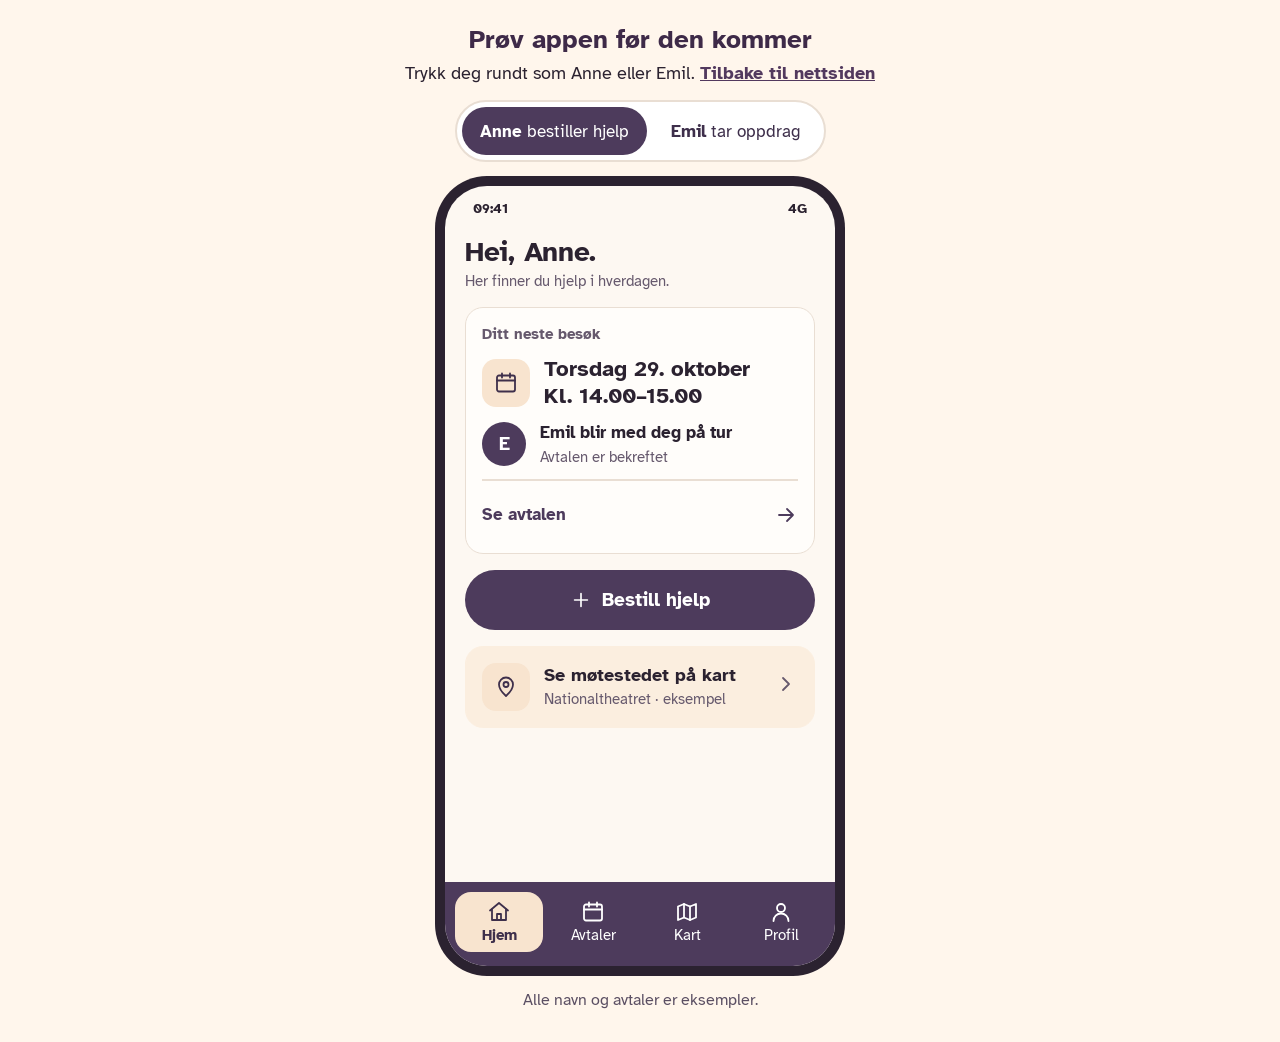
==== prototype/index.html @ 872de17c "Ny, roligere design og «Prøv appen» med klikkbar modell - Nytt designsystem i stil.css med merkevare" ====
<!doctype html>
<html lang="nb">
<head>
<meta charset="utf-8">
<meta name="viewport" content="width=device-width, initial-scale=1">
<title>Klikkbar modell av Hverdagshelten-appen</title>
<meta name="description" content="Prøv Hverdagshelten-appen før den kommer. Trykk deg rundt som Anne, som bestiller hjelp, eller som Emil, som tar oppdrag. Alle navn og avtaler er eksempler.">
<meta name="robots" content="noindex, follow">
<link rel="canonical" href="https://hverdagsheltenub.github.io/hverdagshelten-nettside/prototype/">
<meta name="theme-color" content="#FFF6EC">
<link rel="icon" href="../favicon.png" type="image/png">
<link rel="preconnect" href="https://fonts.googleapis.com">
<link rel="preconnect" href="https://fonts.gstatic.com" crossorigin>
<link href="https://fonts.googleapis.com/css2?family=Atkinson+Hyperlegible:wght@400;700&display=swap" rel="stylesheet">
<script>
  // Vist inne i nettsiden (prototype/?innebygd=1): gjennomsiktig bakgrunn og ingen ekstra lenker.
  if (new URLSearchParams(location.search).has('innebygd')) document.documentElement.classList.add('innebygd');
</script>
<style>
  /* Fargene fra appen */
  :root {
    --krem: #FDF8F2; --fersken: #F8E4CF; --fersken-lys: #FBEEDF;
    --lilla: #4D3B5C; --lilla-mork: #3E2F4B; --lilla-lys: #E7E0EE;
    --tekst: #2B2230; --dempet: #66596D; --linje: #E9DED3; --kort: #FFFDFA;
    --gronn: #2F7A55; --gronn-lys: #E3F1E8; --stjerne: #B9821F;
    --s: 1; /* tekstskala, 1.15 med «Større tekst» */
    --easing: cubic-bezier(.22, .8, .3, 1);
    font-family: "Atkinson Hyperlegible", Verdana, system-ui, sans-serif;
  }
  *, *::before, *::after { box-sizing: border-box; }
  html, body { margin: 0; }
  body { background: #FFF6EC; color: var(--tekst); -webkit-font-smoothing: antialiased; }
  html.innebygd body { background: transparent; }
  button { font: inherit; color: inherit; }
  :focus-visible { outline: 3px solid var(--tekst); outline-offset: 2px; border-radius: 8px; }
  .sr { position: absolute; width: 1px; height: 1px; overflow: hidden; clip: rect(0 0 0 0); white-space: nowrap; }

  .side { display: flex; flex-direction: column; align-items: center; gap: 14px; padding: 24px 16px 32px; }
  html.innebygd .side { padding: 4px 0 8px; }
  .forklaring { text-align: center; max-width: 30rem; }
  .forklaring h1 { font-size: 1.6rem; margin: 0 0 .3rem; color: #3E2A48; }
  .forklaring p { margin: 0; font-size: 1.1rem; line-height: 1.5; }
  .forklaring a { color: #52395E; font-weight: 700; }
  /* Innebygd: nettsiden har allerede overskrift og lenker, så vi beholder bare overskriften for skjermlesere */
  html.innebygd .forklaring p, html.innebygd .merknad { display: none; }
  html.innebygd .forklaring h1 { position: absolute; width: 1px; height: 1px; overflow: hidden; clip: rect(0 0 0 0); white-space: nowrap; }
  .merknad { font-size: 1rem; color: #5B4F63; margin: 0; }

  /* Bytt mellom Anne og Emil */
  .rollevalg { display: flex; gap: 6px; padding: 5px; background: #fff; border: 2px solid var(--linje); border-radius: 999px; }
  .rollevalg button {
    min-height: 48px; padding: 0 18px; border: 0; border-radius: 999px; background: transparent; cursor: pointer;
    font-size: 17px; font-weight: 700; color: var(--lilla-mork); transition: background-color .25s, color .25s;
  }
  .rollevalg button span { font-weight: 400; }
  .rollevalg button[aria-pressed="true"] { background: var(--lilla); color: #fff; }

  /* Telefonen */
  .telefon { width: 410px; padding: 10px; border-radius: 52px; background: #2B2230; }
  .skjerm {
    position: relative; height: 780px; border-radius: 42px; overflow: hidden; background: var(--krem);
    display: flex; flex-direction: column;
  }
  .statuslinje { flex: none; display: flex; justify-content: space-between; padding: 14px 28px 4px; font-size: 14px; font-weight: 700; }
  @media (max-width: 419px) {
    .side { padding: 12px 0 24px; }
    .telefon { width: 100%; padding: 0; border-radius: 0; background: none; }
    .skjerm { border-radius: 24px; border: 2px solid var(--linje); height: 760px; }
    .statuslinje { display: none; }
    .rollevalg button { padding: 0 12px; font-size: 16px; }
  }

  .innhold { flex: 1; overflow-y: auto; overscroll-behavior: contain; padding: 14px 20px 28px; scrollbar-width: thin; }
  .liste { display: flex; flex-direction: column; gap: 16px; }

  /* Tekst */
  .tittel { font-size: calc(28px * var(--s)); font-weight: 700; line-height: 1.2; margin: 0; letter-spacing: -.01em; }
  .under { font-size: calc(15px * var(--s)); color: var(--dempet); margin: 2px 0 0; line-height: 1.35; }
  .mellom { font-size: calc(19px * var(--s)); font-weight: 700; margin: 0; }
  .stor { font-size: calc(22px * var(--s)); font-weight: 700; line-height: 1.2; margin: 0; }
  .brod { font-size: calc(17px * var(--s)); margin: 0; line-height: 1.4; }
  .listetittel { font-size: calc(18px * var(--s)); font-weight: 700; margin: 0; line-height: 1.3; }
  .fet { font-weight: 700; }
  .seksjon-tittel { display: flex; justify-content: space-between; align-items: center; margin-top: 6px; }

  /* Kort og knapper */
  .kort { background: var(--kort); border: 1.5px solid var(--linje); border-radius: 18px; padding: 16px; display: flex; flex-direction: column; gap: 12px; }
  .kort.myk { background: var(--fersken-lys); border-color: var(--fersken-lys); }
  .rad { display: flex; flex-direction: row; align-items: center; gap: 14px; }
  .rad > .vokse { flex: 1; min-width: 0; }
  .topp-rad { display: flex; align-items: flex-start; gap: 12px; }
  .topp-rad > .vokse { flex: 1; }
  .linje { height: 1.5px; background: var(--linje); }
  .ikonboks { flex: none; width: 48px; height: 48px; border-radius: 14px; background: var(--fersken); display: grid; place-items: center; color: var(--lilla-mork); font-size: 20px; font-weight: 700; }
  .ikon { width: 24px; height: 24px; fill: none; stroke: currentColor; stroke-width: 1.8; stroke-linecap: round; stroke-linejoin: round; flex: none; }
  .avatar { flex: none; border-radius: 50%; background: var(--lilla); color: #fff; display: grid; place-items: center; font-weight: 700; width: 44px; height: 44px; font-size: 19px; }
  .avatar.stor-avatar { width: 72px; height: 72px; font-size: 30px; }

  .trykk { cursor: pointer; transition: transform .12s ease; text-align: left; -webkit-tap-highlight-color: transparent; }
  .trykk:active { transform: scale(.97); }
  button.kort { width: 100%; }

  .knapp {
    display: flex; align-items: center; justify-content: center; gap: 10px; width: 100%;
    min-height: 60px; padding: 0 24px; border-radius: 999px; border: 0; cursor: pointer;
    background: var(--lilla); color: #fff; font-size: calc(19px * var(--s)); font-weight: 700;
    transition: transform .12s ease, background-color .25s;
  }
  .knapp:active { transform: scale(.97); }
  @media (hover: hover) {
    .knapp:hover { background: var(--lilla-mork); }
    .knapp.sekundar:hover, .chip:not([aria-pressed="true"]):hover, button.kort:hover { border-color: var(--lilla); }
    .knapp.gronn:hover { background: #256645; }
    .lenkerad:hover, .tilbake:hover { text-decoration: underline; }
  }
  .knapp .ikon { width: 22px; height: 22px; }
  .knapp.sekundar { background: var(--kort); color: var(--lilla-mork); border: 1.5px solid var(--linje); }
  .knapp.gronn { background: var(--gronn); }
  .knapp.liten { min-height: 46px; font-size: calc(16px * var(--s)); padding: 0 12px; gap: 8px; }
  .knapp.liten .ikon { width: 18px; height: 18px; }
  .knapper { display: flex; gap: 10px; }

  .lenkerad { display: flex; justify-content: space-between; align-items: center; background: none; border: 0; padding: 4px 0; min-height: 44px; cursor: pointer; color: var(--lilla); font-weight: 700; font-size: calc(17px * var(--s)); }
  .tilbake { display: inline-flex; align-items: center; gap: 6px; align-self: flex-start; background: none; border: 0; padding: 6px 0; min-height: 44px; cursor: pointer; color: var(--lilla); font-weight: 700; font-size: calc(16px * var(--s)); }
  .tilbake .ikon { width: 20px; height: 20px; }
  .steg { color: var(--lilla); font-weight: 700; font-size: calc(15px * var(--s)); margin: 0; }

  .pille { align-self: flex-start; flex: none; border-radius: 999px; padding: 3px 10px; font-size: calc(12px * var(--s)); font-weight: 700; background: var(--fersken); color: var(--lilla-mork); white-space: nowrap; }
  .pille.gronn { background: var(--gronn-lys); color: var(--gronn); }
  .pille.lilla { background: var(--lilla-lys); color: var(--lilla); }

  .stjerner { display: flex; gap: 2px; color: var(--stjerne); }
  .stjerner .ikon { width: 18px; height: 18px; fill: currentColor; }

  .chips { display: flex; flex-wrap: wrap; gap: 10px; }
  .chip {
    border-radius: 999px; border: 1.5px solid var(--linje); background: var(--kort); padding: 10px 16px; min-height: 44px;
    font-size: calc(16px * var(--s)); font-weight: 700; cursor: pointer; transition: background-color .25s, color .25s, border-color .25s, transform .12s;
  }
  .chip:active { transform: scale(.97); }
  .chip[aria-pressed="true"] { background: var(--lilla); border-color: var(--lilla); color: #fff; }

  .bryter { display: flex; align-items: center; gap: 12px; width: 100%; min-height: 44px; background: none; border: 0; padding: 0; cursor: pointer; text-align: left; }
  .bryter .listetittel { flex: 1; font-weight: 400; }
  .spor { flex: none; width: 52px; height: 30px; border-radius: 999px; background: var(--linje); padding: 3px; transition: background-color .25s; }
  .knott { display: block; width: 24px; height: 24px; border-radius: 50%; background: #fff; transition: transform .25s var(--easing); }
  .bryter[aria-checked="true"] .spor { background: var(--lilla); }
  .bryter[aria-checked="true"] .knott { transform: translateX(22px); }

  .stat-rad { display: flex; gap: 12px; }
  .stat { flex: 1; background: var(--fersken-lys); border-radius: 18px; padding: 16px; }
  .stat .stor { display: flex; align-items: center; gap: 6px; }
  .stat .stor .ikon { color: var(--stjerne); fill: currentColor; width: 22px; height: 22px; }

  .pris-rad { display: flex; justify-content: space-between; gap: 8px; }
  .profil-topp { display: flex; flex-direction: column; align-items: center; text-align: center; gap: 4px; }
  .belop { font-size: calc(18px * var(--s)); font-weight: 700; white-space: nowrap; }
  .midt { text-align: center; }

  /* Kartet */
  .kart { position: relative; height: 270px; border-radius: 18px; border: 1.5px solid var(--linje); overflow: hidden; background: #F3EADF; }
  .kart svg { position: absolute; inset: 0; width: 100%; height: 100%; }
  .kart .omrade { position: absolute; font-size: 12px; font-weight: 700; color: #786C7E; }
  .nal { position: absolute; width: 34px; margin: -42px 0 0 -17px; display: flex; flex-direction: column; align-items: center; background: none; border: 0; padding: 0; }
  button.nal { cursor: pointer; }
  .nal-hode { width: 34px; height: 34px; border-radius: 50%; background: var(--lilla); border: 3px solid #fff; display: grid; place-items: center; font-size: 15px; font-weight: 700; color: var(--lilla-mork); }
  .nal-hode::after { content: ""; width: 10px; height: 10px; border-radius: 50%; background: #fff; }
  .nal.nummer .nal-hode { background: var(--fersken); border-color: var(--lilla); }
  .nal.nummer .nal-hode::after { display: none; }
  .nal-spiss { width: 12px; height: 12px; margin-top: -8px; background: var(--lilla); transform: rotate(45deg); position: relative; z-index: -1; }

  /* Bunnmenyen */
  .meny { flex: none; display: flex; gap: 6px; padding: 10px 10px 14px; background: var(--lilla); }
  .meny[hidden] { display: none; }
  .meny button {
    flex: 1; display: flex; flex-direction: column; align-items: center; gap: 2px; padding: 8px 0; min-height: 56px;
    border: 0; border-radius: 16px; background: transparent; color: #fff; cursor: pointer; font-size: 15px;
    transition: background-color .25s, transform .12s;
  }
  .meny button:active { transform: scale(.97); }
  .meny button[aria-current="page"] { background: var(--fersken); color: var(--lilla-mork); font-weight: 700; }
  .meny :focus-visible { outline-color: #fff; }

  /* Toast */
  .toast {
    position: absolute; left: 16px; right: 16px; bottom: 96px; z-index: 5;
    background: var(--lilla-mork); color: #fff; border-radius: 16px; padding: 14px 18px; font-size: 16px; font-weight: 700; line-height: 1.4;
    opacity: 0; transform: translateY(24px); pointer-events: none; transition: opacity .3s, transform .38s var(--easing);
  }
  .toast.vis { opacity: 1; transform: none; }
  .meny[hidden] ~ .toast { bottom: 20px; }

  /* Overganger. Uten «Reduser bevegelse» glir skjermene inn fra siden. */
  @keyframes fremInn { from { opacity: 0; transform: translateX(28px); } to { opacity: 1; transform: none; } }
  @keyframes tilbakeInn { from { opacity: 0; transform: translateX(-28px); } to { opacity: 1; transform: none; } }
  @keyframes rolleInn { from { opacity: 0; transform: scale(.98); } to { opacity: 1; transform: none; } }
  @keyframes loft { from { opacity: 0; transform: translateY(8px); } to { opacity: 1; transform: none; } }
  @media (prefers-reduced-motion: no-preference) {
    .innhold.frem { animation: fremInn .38s var(--easing) both; }
    .innhold.tilbake { animation: tilbakeInn .38s var(--easing) both; }
    .innhold.rolle { animation: rolleInn .45s var(--easing) both; }
    .innhold .liste > * { animation: loft .38s var(--easing) both; animation-delay: calc(min(var(--i, 0), 4) * 30ms); }
  }
  @media (prefers-reduced-motion: reduce) {
    .toast { transform: none; transition: opacity .2s; }
    .knott, .trykk, .knapp, .chip { transition: none; }
  }
</style>
</head>
<body>
<main class="side">
  <div class="forklaring">
    <h1>Prøv appen før den kommer</h1>
    <p>Trykk deg rundt som Anne eller Emil. <a href="../#prov-appen">Tilbake til nettsiden</a></p>
  </div>

  <div class="rollevalg" role="group" aria-label="Hvem vil du være?">
    <button type="button" data-rolle="anne" aria-pressed="true">Anne <span>bestiller hjelp</span></button>
    <button type="button" data-rolle="emil" aria-pressed="false">Emil <span>tar oppdrag</span></button>
  </div>

  <div class="telefon">
    <div class="skjerm" id="skjerm">
      <div class="statuslinje" aria-hidden="true"><span>09:41</span><span>4G</span></div>
      <div class="innhold" id="innhold"></div>
      <nav class="meny" id="meny" aria-label="Appmeny"></nav>
      <div class="toast" id="toast" role="status" aria-live="polite"></div>
    </div>
  </div>

  <p class="merknad">Alle navn og avtaler er eksempler.</p>
</main>

<script>
(function () {
  // ---------- Ikoner (tynne streker, som i appen) ----------
  var STIER = {
    hus: '<path d="M3 10.5 12 3l9 7.5"/><path d="M5 9.5V20h14V9.5"/><path d="M10 20v-6h4v6"/>',
    kalender: '<rect x="3" y="4.5" width="18" height="16" rx="2"/><path d="M3 9.5h18M8 2.5v4M16 2.5v4"/>',
    liste: '<rect x="5" y="3.5" width="14" height="18" rx="2"/><path d="M9 3.5V2h6v1.5M9 10h6M9 14h6M9 18h3"/>',
    kart: '<path d="M9 4 3 6.5v13.5L9 17.5l6 2.5 6-2.5V4l-6 2.5z"/><path d="M9 4v13.5M15 6.5V20"/>',
    bruker: '<circle cx="12" cy="8" r="4"/><path d="M4.5 21a7.5 7.5 0 0 1 15 0"/>',
    pluss: '<path d="M12 5v14M5 12h14"/>',
    pilH: '<path d="M5 12h14M13 6l6 6-6 6"/>',
    pilV: '<path d="M19 12H5M11 6l-6 6 6 6"/>',
    chevron: '<path d="m9 6 6 6-6 6"/>',
    nal: '<path d="M12 21s-7-6.2-7-11.5a7 7 0 0 1 14 0C19 14.8 12 21 12 21z"/><circle cx="12" cy="9.5" r="2.5"/>',
    telefon: '<path d="M21 16.9v3a2 2 0 0 1-2.2 2 19.8 19.8 0 0 1-8.6-3.1 19.5 19.5 0 0 1-6-6A19.8 19.8 0 0 1 1.1 4.2 2 2 0 0 1 3.1 2h3a2 2 0 0 1 2 1.7c.1 1 .4 1.9.7 2.8a2 2 0 0 1-.5 2.1L7.1 9.9a16 16 0 0 0 6 6l1.3-1.3a2 2 0 0 1 2.1-.4c.9.3 1.8.6 2.8.7a2 2 0 0 1 1.7 2z"/>',
    handlevogn: '<circle cx="9" cy="20" r="1.3"/><circle cx="18" cy="20" r="1.3"/><path d="M2.5 3h2.6l2.4 12h11l2-8.5H6"/>',
    kaffe: '<path d="M4 9h13v5a5 5 0 0 1-5 5H9a5 5 0 0 1-5-5z"/><path d="M17 10h1.5a2.5 2.5 0 0 1 0 5H17M8 3c0 1.5 1 1.5 1 3M12 3c0 1.5 1 1.5 1 3"/>',
    fotspor: '<path d="M7 16v-2.4C7 11.5 6 10.5 6 8c0-2.7 1.5-5 3.5-5S12 5 12 7.5c0 2.5-1 3.5-1 6V16z"/><path d="M7 16h4v1.5a2 2 0 0 1-4 0z"/><path d="M17 20v-2.4c0-2.1 1-3.1 1-5.6 0-2.7-1.5-5-3.5-5S12 9 12 11.5c0 2.5 1 3.5 1 6V20z"/>',
    spire: '<path d="M12 21v-8"/><path d="M12 13c-4 0-6-2.5-6-6.5 3.5 0 6 2 6 6.5zM12 11c0-3.5 2.5-6 6.5-6 0 3.5-2.5 6-6.5 6z"/><path d="M6 21h12"/>',
    hund: '<path d="M10 5.2C10 3.9 8.8 3 7.5 3S5 3.9 5 5.2V9c0 3 2 5 2 5v5h4v-4h2v4h4v-5s2-2 2-5V5.2C19 3.9 17.8 3 16.5 3S14 3.9 14 5.2"/><path d="M10 9h.01M14 9h.01M11 12h2"/>',
    mobil: '<rect x="6.5" y="2.5" width="11" height="19" rx="2.5"/><path d="M11 18h2"/>',
    sjekk: '<path d="M5 12.5 10 17.5 19.5 7"/>',
    stjerne: '<path d="m12 3 2.7 5.6 6.1.9-4.4 4.3 1 6.1L12 17l-5.4 2.9 1-6.1-4.4-4.3 6.1-.9z"/>',
    kort: '<rect x="2.5" y="5" width="19" height="14" rx="2"/><path d="M2.5 10h19M6.5 15h3"/>',
    skjold: '<path d="M12 2.5 4.5 5.5v6c0 4.6 3.2 8.5 7.5 10 4.3-1.5 7.5-5.4 7.5-10v-6z"/><path d="m9 12 2 2 4-4"/>',
    lommebok: '<path d="M19 7V5.5A1.5 1.5 0 0 0 17.5 4H5a2 2 0 0 0 0 4h14a1.5 1.5 0 0 1 1.5 1.5V12M20.5 16v2.5A1.5 1.5 0 0 1 19 20H5a2 2 0 0 1-2-2V6"/><path d="M21.5 12v4h-4a2 2 0 0 1 0-4z"/>',
    klokke: '<circle cx="12" cy="12" r="9"/><path d="M12 7v5l3 2"/>',
    bok: '<path d="M2.5 4.5H8a4 4 0 0 1 4 4v12a3 3 0 0 0-3-3H2.5zM21.5 4.5H16a4 4 0 0 0-4 4v12a3 3 0 0 1 3-3h6.5z"/>',
    vei: '<path d="m3 11 18-8-8 18-2-8z"/>',
    sedler: '<rect x="2.5" y="6" width="19" height="12" rx="2"/><circle cx="12" cy="12" r="2.5"/><path d="M6 12h.01M18 12h.01"/>',
    post: '<rect x="2.5" y="5" width="19" height="14" rx="2"/><path d="m3 6.5 9 6.5 9-6.5"/>',
    hjerte: '<path d="M20.4 5.6a5 5 0 0 0-7.1 0L12 6.9l-1.3-1.3a5 5 0 0 0-7.1 7.1L12 21l8.4-8.3a5 5 0 0 0 0-7.1z"/>'
  };
  function ikon(navn) { return '<svg class="ikon" viewBox="0 0 24 24" aria-hidden="true">' + STIER[navn] + '</svg>'; }

  // ---------- Eksempeldata (samme som i appen) ----------
  var KATEGORIER = [
    ['Hjelp hjemme', 'Enkle oppgaver i hjemmet', 'hus'],
    ['Handling', 'Hjelp med dagligvarer', 'handlevogn'],
    ['Hyggelig besøk', 'En prat og litt selskap', 'kaffe'],
    ['Tur sammen', 'En tur i nærområdet', 'fotspor'],
    ['Hagearbeid', 'Plenklipping og luking', 'spire'],
    ['Lufte hunden', 'En runde med firbeinte', 'hund'],
    ['Mobilhjelp', 'Hjelp med mobil og nettbrett', 'mobil']
  ];
  var DAGER = ['I morgen', 'Lørdag 31. okt', 'Mandag 2. nov', 'Torsdag 5. nov'];
  var TIDER = ['10.00–11.00', '12.00–13.00', '14.00–15.00', '17.00–18.00'];
  var PRIS = { time: 150, gebyr: 29 };
  var OPPDRAG = [
    { id: 'kiwi', tittel: 'Handling på Kiwi', navn: 'Kari', alder: 81, sted: 'Sagene', avstand: '600 m', nar: 'I morgen kl. 11.00', belop: 150, varighet: '1 time', ikon: 'handlevogn', x: 52, y: 15,
      beskjed: 'Hei! Jeg trenger melk, brød og litt frukt. Handlelisten ligger klar.' },
    { id: 'plen', tittel: 'Klippe plenen', navn: 'Arne', alder: 77, sted: 'Frogner', avstand: '1,2 km', nar: 'Lørdag kl. 10.00', belop: 300, varighet: '2 timer', ikon: 'spire', x: 18, y: 45,
      beskjed: 'Gressklipperen står i boden. Kaffe og vafler etterpå!' },
    { id: 'bella', tittel: 'Lufte Bella (labrador)', navn: 'Solveig', alder: 84, sted: 'St. Hanshaugen', avstand: '900 m', nar: 'Søndag kl. 13.00', belop: 100, varighet: '45 min', ikon: 'hund', x: 50, y: 35,
      beskjed: 'Bella er snill og glad i folk, men drar litt i båndet.' },
    { id: 'facetime', tittel: 'Sette opp FaceTime', navn: 'Per', alder: 79, sted: 'Grünerløkka', avstand: '1,5 km', nar: 'Mandag kl. 17.00', belop: 150, varighet: '1 time', ikon: 'mobil', x: 78, y: 27,
      beskjed: 'Jeg vil gjerne snakke med barnebarna mine på video.' }
  ];
  var HJELPEOMRADER = ['Tur sammen', 'Mobilhjelp', 'Lufte hunden', 'Hagearbeid'];

  // ---------- Tilstand ----------
  var t = {
    rolle: 'anne', skjerm: 'hjem', steg: 1, kategori: '', dag: DAGER[0], tid: TIDER[0], oppdrag: null,
    bestillinger: [], tatt: [], storre: false, paminnelse: true, varsel: true, liker: ['Tur sammen', 'Mobilhjelp', 'Lufte hunden']
  };
  var FANER = ['hjem', 'avtaler', 'kart', 'profil'];

  var innhold = document.getElementById('innhold');
  var meny = document.getElementById('meny');
  var skjerm = document.getElementById('skjerm');
  var toastEl = document.getElementById('toast');
  var toastTimer;

  function esc(s) { return String(s).replace(/[&<>"]/g, function (c) { return { '&': '&amp;', '<': '&lt;', '>': '&gt;', '"': '&quot;' }[c]; }); }
  function finnKategori(navn) { for (var i = 0; i < KATEGORIER.length; i++) if (KATEGORIER[i][0] === navn) return KATEGORIER[i]; return KATEGORIER[0]; }
  function finnOppdrag(id) { for (var i = 0; i < OPPDRAG.length; i++) if (OPPDRAG[i].id === id) return OPPDRAG[i]; }
  function ledige() { return OPPDRAG.filter(function (o) { return t.tatt.indexOf(o.id) < 0; }); }
  function tjent() { return 1250 + t.tatt.reduce(function (s, id) { return s + finnOppdrag(id).belop; }, 0); }

  // ---------- Små byggeklosser ----------
  function overskrift(tittel, under) {
    return '<div><h2 class="tittel" tabindex="-1">' + tittel + '</h2>' + (under ? '<p class="under">' + under + '</p>' : '') + '</div>';
  }
  function pille(tekst, type) { return '<span class="pille ' + (type || '') + '">' + tekst + '</span>'; }
  function stjerner() { var s = ''; for (var i = 0; i < 5; i++) s += ikon('stjerne'); return '<span class="stjerner" role="img" aria-label="5 av 5 stjerner">' + s + '</span>'; }
  function listevalg(o) {
    var venstre = o.tall ? '<span class="ikonboks">' + o.tall + '</span>' : '<span class="ikonboks">' + ikon(o.ikon) + '</span>';
    var hoyre = o.hoyre ? '<span class="belop">' + o.hoyre + '</span>' : '<span style="color:var(--dempet)">' + ikon('chevron') + '</span>';
    return '<button type="button" class="kort rad trykk" data-gjor="' + o.gjor + '"' + (o.verdi ? ' data-verdi="' + esc(o.verdi) + '"' : '') + '>' + venstre +
      '<span class="vokse"><span class="listetittel" style="display:block">' + o.tittel + '</span>' + (o.under ? '<span class="under" style="display:block">' + o.under + '</span>' : '') + '</span>' + hoyre + '</button>';
  }
  function bryter(etikett, pa, gjor) {
    return '<button type="button" class="bryter" role="switch" aria-checked="' + pa + '" data-gjor="' + gjor + '"><span class="listetittel">' + etikett + '</span><span class="spor"><span class="knott"></span></span></button>';
  }
  function knapp(tekst, gjor, o) {
    o = o || {};
    var ik = o.ikon ? ikon(o.ikon) : '';
    return '<button type="button" class="knapp ' + (o.klasse || '') + '" data-gjor="' + gjor + '">' + (o.etter ? '' : ik) + tekst + (o.etter ? ik : '') + '</button>';
  }
  function chip(tekst, valgt, gjor) { return '<button type="button" class="chip" aria-pressed="' + valgt + '" data-gjor="' + gjor + '" data-verdi="' + esc(tekst) + '">' + tekst + '</button>'; }
  function kart(naler) {
    var omrader = [['Sagene', 60, 5], ['Frogner', 6, 55], ['St. Hanshaugen', 28, 9], ['Grünerløkka', 72, 41], ['Sentrum', 62, 71], ['Oslofjorden', 8, 89]];
    var s = '<div class="kart"><svg viewBox="0 0 100 100" preserveAspectRatio="none" role="img" aria-label="Eksempelkart over Oslo sentrum">' +
      '<path d="M0,76 C14,70 26,80 38,86 C50,92 62,86 74,94 L80,100 L0,100 Z" fill="#CFE2E8"/>' +
      '<path d="M62,0 C58,14 66,24 63,36 C60,48 68,58 66,72 C65,80 70,88 74,94" stroke="#CFE2E8" stroke-width="5" fill="none" vector-effect="non-scaling-stroke"/>' +
      '<ellipse cx="34" cy="58" rx="8" ry="6" fill="#DCEAD6"/><ellipse cx="46" cy="30" rx="6" ry="5" fill="#DCEAD6"/><ellipse cx="10" cy="36" rx="9" ry="8" fill="#DCEAD6"/>';
    ['M0,52 L100,46', 'M0,22 L100,30', 'M24,0 L36,100', 'M48,0 L50,100', 'M84,0 L88,100', 'M44,62 L80,66', 'M8,96 L96,6'].forEach(function (d) {
      s += '<path d="' + d + '" stroke="#fff" stroke-width="6" vector-effect="non-scaling-stroke"/>';
    });
    s += '</svg>';
    omrader.forEach(function (o) { s += '<span class="omrade" aria-hidden="true" style="left:' + o[1] + '%;top:' + o[2] + '%">' + o[0] + '</span>'; });
    naler.forEach(function (n) {
      var stil = ' style="left:' + n.x + '%;top:' + n.y + '%"';
      var hode = '<span class="nal-hode">' + (n.nummer || '') + '</span><span class="nal-spiss"></span>';
      if (n.gjor) s += '<button type="button" class="nal nummer trykk"' + stil + ' data-gjor="' + n.gjor + '" data-verdi="' + n.verdi + '" aria-label="' + esc(n.etikett) + '">' + hode + '</button>';
      else s += '<span class="nal"' + stil + '>' + hode + '</span>';
    });
    return s + '</div>';
  }

  // ---------- Skjermene for Anne ----------
  var ANNE = {
    hjem: function () {
      var venter = '';
      if (t.bestillinger.length) {
        venter = '<div class="kort"><h3 class="mellom">Venter på svar</h3>' + t.bestillinger.map(function (b) {
          return '<div class="rad"><div class="vokse"><p class="brod fet">' + b.kategori + '</p><p class="under">' + b.dag + ' · ' + b.tid + '</p></div>' + pille('Sendt') + '</div>';
        }).join('') + '</div>';
      }
      return overskrift('Hei, Anne.', 'Her finner du hjelp i hverdagen.') +
        '<div class="kort"><p class="under fet" style="margin:0">Ditt neste besøk</p>' +
        '<div class="rad"><span class="ikonboks">' + ikon('kalender') + '</span><div class="vokse"><p class="stor">Torsdag 29. oktober</p><p class="stor">Kl. 14.00–15.00</p></div></div>' +
        '<div class="rad"><span class="avatar">E</span><div class="vokse"><p class="brod fet">Emil blir med deg på tur</p><p class="under">Avtalen er bekreftet</p></div></div>' +
        '<div class="linje"></div><button type="button" class="lenkerad" data-gjor="fane" data-verdi="avtaler">Se avtalen' + ikon('pilH') + '</button></div>' +
        venter + knapp('Bestill hjelp', 'bestill', { ikon: 'pluss' }) +
        '<button type="button" class="kort myk rad trykk" data-gjor="fane" data-verdi="kart"><span class="ikonboks">' + ikon('nal') + '</span>' +
        '<span class="vokse"><span class="listetittel" style="display:block">Se møtestedet på kart</span><span class="under" style="display:block">Nationaltheatret · eksempel</span></span>' +
        '<span style="color:var(--dempet)">' + ikon('chevron') + '</span></button>';
    },
    bestill: function () {
      if (t.steg === 1) {
        return '<button type="button" class="tilbake" data-gjor="hjem">' + ikon('pilV') + 'Til forsiden</button><p class="steg">Steg 1 av 3</p>' +
          overskrift('Hva trenger du hjelp med?') +
          KATEGORIER.map(function (k) { return listevalg({ ikon: k[2], tittel: k[0], under: k[1], gjor: 'velgKategori', verdi: k[0] }); }).join('');
      }
      if (t.steg === 2) {
        return '<button type="button" class="tilbake" data-gjor="steg" data-verdi="1">' + ikon('pilV') + 'Tilbake</button><p class="steg">Steg 2 av 3</p>' +
          overskrift('Når passer det?', t.kategori) +
          '<div class="liste" style="gap:10px"><h3 class="mellom">Dag</h3><div class="chips" role="group" aria-label="Dag">' + DAGER.map(function (d) { return chip(d, t.dag === d, 'dag'); }).join('') + '</div></div>' +
          '<div class="liste" style="gap:10px"><h3 class="mellom">Tid</h3><div class="chips" role="group" aria-label="Tid">' + TIDER.map(function (x) { return chip(x, t.tid === x, 'tid'); }).join('') + '</div></div>' +
          knapp('Neste', 'steg', { ikon: 'pilH', etter: true }).replace('data-gjor="steg"', 'data-gjor="steg" data-verdi="3"');
      }
      var k = finnKategori(t.kategori);
      return '<button type="button" class="tilbake" data-gjor="steg" data-verdi="2">' + ikon('pilV') + 'Tilbake</button><p class="steg">Steg 3 av 3</p>' +
        overskrift('Ser dette riktig ut?') +
        '<div class="kort"><div class="rad"><span class="ikonboks">' + ikon('kalender') + '</span><p class="brod fet vokse">' + t.dag + ', kl. ' + t.tid + '</p></div>' +
        '<div class="rad"><span class="ikonboks">' + ikon(k[2]) + '</span><p class="brod fet vokse">' + k[0] + '</p></div>' +
        '<div class="rad"><span class="ikonboks">' + ikon('hus') + '</span><p class="brod fet vokse">Hjemme hos deg, Thereses gate 12</p></div></div>' +
        '<div class="kort"><div class="pris-rad brod"><span>Hjelp, 1 time</span><span class="fet">' + PRIS.time + ' kr</span></div>' +
        '<div class="pris-rad brod"><span>Hverdagshelten-gebyr</span><span class="fet">' + PRIS.gebyr + ' kr</span></div><div class="linje"></div>' +
        '<div class="pris-rad brod fet"><span>Å betale</span><span>' + (PRIS.time + PRIS.gebyr) + ' kr</span></div></div>' +
        '<p class="under">Du betaler først når besøket er gjennomført.</p>' + knapp('Send bestilling', 'send', { ikon: 'sjekk' });
    },
    avtaler: function () {
      return overskrift('Dine avtaler', 'Kommende og tidligere besøk.') + '<h3 class="mellom seksjon-tittel">Kommende</h3>' +
        '<div class="kort"><div class="topp-rad"><div class="vokse"><p class="listetittel">Tur sammen med Emil</p><p class="under">Torsdag 29. okt · 14.00–15.00</p></div>' + pille('Bekreftet', 'gronn') + '</div>' +
        '<div class="knapper">' + knapp('Ring Emil', 'toast', { ikon: 'telefon', klasse: 'sekundar liten' }).replace('data-gjor="toast"', 'data-gjor="toast" data-verdi="Ringer Emil …"') +
        knapp('Møtested', 'fane', { ikon: 'nal', klasse: 'sekundar liten' }).replace('data-gjor="fane"', 'data-gjor="fane" data-verdi="kart"') + '</div></div>' +
        t.bestillinger.map(function (b) {
          return '<div class="kort"><div class="topp-rad"><div class="vokse"><p class="listetittel">' + b.kategori + '</p><p class="under">' + b.dag + ' · ' + b.tid + '</p></div>' + pille('Venter') + '</div></div>';
        }).join('') +
        '<div class="kort"><div class="topp-rad"><div class="vokse"><p class="listetittel">Handling med Sara</p><p class="under">Mandag 2. nov · 11.00–12.00</p></div>' + pille('Bekreftet', 'gronn') + '</div></div>' +
        '<h3 class="mellom seksjon-tittel">Tidligere</h3>' +
        '<div class="kort"><div class="topp-rad"><div class="vokse"><p class="listetittel">Hyggelig besøk med Emil</p><p class="under">22. okt</p></div>' + stjerner() + '</div></div>';
    },
    kart: function () {
      return overskrift('Her møtes dere', 'Eksempelkart · Oslo') + kart([{ x: 44, y: 60 }]) +
        '<div class="kort"><div><p class="listetittel">Nationaltheatret</p><p class="under">Ved teaterbygningen i Oslo</p></div><div class="linje"></div>' +
        '<div><p class="listetittel">Torsdag kl. 14.00</p><p class="under">Tur sammen med Emil</p></div></div>' +
        knapp('Vis veien dit', 'toast', { ikon: 'vei', klasse: 'sekundar' }).replace('data-gjor="toast"', 'data-gjor="toast" data-verdi="I appen åpner dette veibeskrivelsen."') +
        '<p class="under midt">Møtested og avtale er eksempeldata.</p>';
    },
    profil: function () {
      return '<div class="profil-topp"><span class="avatar stor-avatar">A</span><h2 class="tittel" tabindex="-1">Anne Hansen</h2><p class="under">Thereses gate 12, Oslo</p></div>' +
        '<div class="kort">' + bryter('Større tekst', t.storre, 'storre') + '<div class="linje"></div>' + bryter('Påminnelse dagen før', t.paminnelse, 'paminnelse') + '</div>' +
        '<div class="kort"><p class="under fet" style="margin:0">Pårørende som får beskjed</p><div><p class="listetittel">Lise (datter)</p><p class="under">922 45 678</p></div></div>' +
        listevalg({ ikon: 'kort', tittel: 'Betaling', under: 'Vipps · betaler etter besøket', gjor: 'snart' }) +
        listevalg({ ikon: 'skjold', tittel: 'Trygghet', under: 'Slik sjekker vi hjelperne', gjor: 'snart' }) +
        knapp('Kontakt oss', 'toast', { ikon: 'telefon' }).replace('data-gjor="toast"', 'data-gjor="toast" data-verdi="I appen ringer dette til Hverdagshelten."') +
        '<p class="under midt">Ring oss hverdager 09–16. Vi hjelper gjerne.</p>' +
        '<div class="kort">' + bryter('Bytt til ungdomsversjon', false, 'byttRolle') + '</div>';
    }
  };

  // ---------- Skjermene for Emil ----------
  var EMIL = {
    hjem: function () {
      var l = ledige();
      return overskrift('Hei, Emil.', 'Klar for å gjøre noen glade i dag?') +
        '<div class="kort"><p class="under fet" style="margin:0">Ditt neste oppdrag</p>' +
        '<div class="rad"><span class="ikonboks">' + ikon('fotspor') + '</span><div class="vokse"><p class="stor">Tur med Anne</p><p class="under">I dag kl. 14.00–15.00</p></div></div>' +
        '<div class="linje"></div><button type="button" class="lenkerad" data-gjor="fane" data-verdi="kart">Se møtestedet' + ikon('pilH') + '</button></div>' +
        '<div class="stat-rad"><div class="stat"><p class="under fet" style="margin:0">Tjent i oktober</p><p class="stor">' + tjent() + ' kr</p></div>' +
        '<div class="stat"><p class="under fet" style="margin:0">Vurdering</p><p class="stor">4,9' + ikon('stjerne') + '</p></div></div>' +
        '<div class="seksjon-tittel"><h3 class="mellom">Ledige oppdrag nær deg</h3>' + (l.length ? pille(l.length + ' nye', 'lilla') : '') + '</div>' +
        (l.length ? '' : '<p class="under">Ingen ledige oppdrag akkurat nå.</p>') +
        l.map(function (o) { return listevalg({ ikon: o.ikon, tittel: o.tittel, under: o.nar + ' · ' + o.sted, hoyre: o.belop + ' kr', gjor: 'oppdrag', verdi: o.id }); }).join('');
    },
    oppdrag: function () {
      var o = finnOppdrag(t.oppdrag), tatt = t.tatt.indexOf(o.id) >= 0;
      function detalj(ik, tekst, under) {
        return '<div class="rad"><span class="ikonboks">' + ikon(ik) + '</span><div class="vokse"><p class="listetittel">' + tekst + '</p>' + (under ? '<p class="under">' + under + '</p>' : '') + '</div></div>';
      }
      return '<button type="button" class="tilbake" data-gjor="tilbakeFane">' + ikon('pilV') + 'Tilbake</button>' +
        '<div class="liste" style="gap:10px">' + pille(o.varighet) + overskrift(o.tittel, o.navn + ', ' + o.alder + ' år') + '</div>' +
        '<div class="kort">' + detalj('klokke', o.nar) + detalj('nal', o.sted, o.avstand + ' unna deg') + detalj('sedler', 'Du får ' + o.belop + ' kr', 'Utbetales til kontoen din etter oppdraget') + '</div>' +
        '<div class="kort"><p class="under fet" style="margin:0">Beskjed fra ' + o.navn + '</p><p class="brod">«' + o.beskjed + '»</p></div>' +
        (tatt ? knapp('Oppdraget er ditt', 'ingenting', { ikon: 'sjekk', klasse: 'gronn' }) : knapp('Ta oppdraget', 'taOppdrag'));
    },
    avtaler: function () {
      return overskrift('Mine oppdrag', 'Det du har sagt ja til.') +
        '<div class="kort"><div class="topp-rad"><div class="vokse"><p class="listetittel">Tur med Anne</p><p class="under">I dag · 14.00–15.00 · 150 kr</p></div>' + pille('Bekreftet', 'gronn') + '</div>' +
        '<div class="knapper">' + knapp('Ring Anne', 'toast', { ikon: 'telefon', klasse: 'sekundar liten' }).replace('data-gjor="toast"', 'data-gjor="toast" data-verdi="Ringer Anne …"') +
        knapp('Ferdig', 'toast', { ikon: 'sjekk', klasse: 'gronn liten' }).replace('data-gjor="toast"', 'data-gjor="toast" data-verdi="Flott jobbet! Anne får beskjed om at turen er ferdig."') + '</div></div>' +
        t.tatt.map(function (id) {
          var o = finnOppdrag(id);
          return '<div class="kort"><div class="topp-rad"><div class="vokse"><p class="listetittel">' + o.tittel + '</p><p class="under">' + o.nar + ' · ' + o.belop + ' kr</p></div>' + pille('Bekreftet', 'gronn') + '</div></div>';
        }).join('') +
        '<h3 class="mellom seksjon-tittel">Fullført</h3>' +
        '<div class="kort"><div class="topp-rad"><div class="vokse"><p class="listetittel">Hyggelig besøk hos Anne</p><p class="under">22. okt · 150 kr</p></div>' + stjerner() + '</div></div>';
    },
    kart: function () {
      var l = ledige();
      var naler = [{ x: 44, y: 60 }].concat(l.map(function (o, i) {
        return { x: o.x, y: o.y, nummer: i + 1, gjor: 'oppdrag', verdi: o.id, etikett: (i + 1) + '. ' + o.tittel };
      }));
      return overskrift('Oppdrag nær deg', 'Eksempelkart · Oslo') + kart(naler) +
        l.map(function (o, i) { return listevalg({ tall: i + 1, tittel: o.tittel, under: o.sted + ' · ' + o.avstand, hoyre: o.belop + ' kr', gjor: 'oppdrag', verdi: o.id }); }).join('');
    },
    profil: function () {
      return '<div class="profil-topp"><span class="avatar stor-avatar">E</span><h2 class="tittel" tabindex="-1">Emil Berg</h2><p class="under">16 år · Sagene</p>' +
        '<div class="chips" style="justify-content:center;gap:8px;margin-top:8px">' + pille('✓ Bekreftet med BankID', 'gronn') + pille('✓ Foresatt har godkjent', 'gronn') + '</div></div>' +
        '<div class="stat-rad"><div class="stat"><p class="under fet" style="margin:0">Oppdrag utført</p><p class="stor">12</p></div>' +
        '<div class="stat"><p class="under fet" style="margin:0">Vurdering</p><p class="stor">4,9' + ikon('stjerne') + '</p></div></div>' +
        '<div class="kort"><h3 class="mellom">Dette liker jeg å hjelpe med</h3><div class="chips">' +
        HJELPEOMRADER.map(function (h) { return chip(h, t.liker.indexOf(h) >= 0, 'liker'); }).join('') + '</div></div>' +
        '<div class="kort">' + bryter('Varsel om nye oppdrag', t.varsel, 'varsel') + '<div class="linje"></div>' + bryter('Større tekst', t.storre, 'storre') + '</div>' +
        listevalg({ ikon: 'lommebok', tittel: 'Utbetaling', under: 'Kontonummer og historikk', gjor: 'snart' }) +
        listevalg({ ikon: 'klokke', tittel: 'Når kan jeg hjelpe?', under: 'Ettermiddager og helg', gjor: 'snart' }) +
        listevalg({ ikon: 'bok', tittel: 'Retningslinjer', under: 'Slik er du en god hverdagshelt', gjor: 'snart' }) +
        knapp('Kontakt oss', 'toast', { ikon: 'post', klasse: 'sekundar' }).replace('data-gjor="toast"', 'data-gjor="toast" data-verdi="I appen sender dette en e-post til Hverdagshelten."') +
        '<div class="kort">' + bryter('Bytt til eldreversjon', false, 'byttRolle') + '</div>';
    }
  };

  // ---------- Tegning og navigasjon ----------
  function tegnMeny() {
    var erFane = FANER.indexOf(t.skjerm) >= 0;
    meny.hidden = !erFane;
    if (!erFane) return;
    var faner = [['hjem', 'Hjem', 'hus'], ['avtaler', t.rolle === 'emil' ? 'Oppdrag' : 'Avtaler', t.rolle === 'emil' ? 'liste' : 'kalender'], ['kart', 'Kart', 'kart'], ['profil', 'Profil', 'bruker']];
    meny.innerHTML = faner.map(function (f) {
      return '<button type="button" data-gjor="fane" data-verdi="' + f[0] + '"' + (t.skjerm === f[0] ? ' aria-current="page"' : '') + '>' + ikon(f[2]) + f[1] + '</button>';
    }).join('');
  }

  function tegn(retning, flyttFokus) {
    var skjermer = t.rolle === 'emil' ? EMIL : ANNE;
    innhold.innerHTML = '<div class="liste">' + skjermer[t.skjerm]() + '</div>';
    Array.prototype.forEach.call(innhold.firstChild.children, function (el, i) { el.style.setProperty('--i', i); });
    skjerm.style.setProperty('--s', t.storre ? 1.15 : 1);
    tegnMeny();
    if (retning) {
      innhold.className = 'innhold';
      void innhold.offsetWidth; // start animasjonen på nytt
      innhold.className = 'innhold ' + retning;
      innhold.scrollTop = 0;
    }
    if (flyttFokus) {
      var h = innhold.querySelector('.tittel');
      if (h) h.focus({ preventScroll: true });
    }
  }

  function ga(skjermNavn, retning) { t.skjerm = skjermNavn; tegn(retning, true); }

  function visToast(tekst) {
    clearTimeout(toastTimer);
    toastEl.textContent = tekst;
    toastEl.classList.add('vis');
    toastTimer = setTimeout(function () { toastEl.classList.remove('vis'); }, 2400);
  }

  function settRolle(rolle, beholdSkjerm) {
    t.rolle = rolle;
    if (!beholdSkjerm) t.skjerm = 'hjem';
    document.querySelectorAll('[data-rolle]').forEach(function (b) { b.setAttribute('aria-pressed', b.getAttribute('data-rolle') === rolle ? 'true' : 'false'); });
    tegn('rolle', beholdSkjerm);
  }

  var HANDLINGER = {
    fane: function (v) {
      if (v === t.skjerm) return;
      var fra = FANER.indexOf(t.skjerm), til = FANER.indexOf(v);
      ga(v, fra < 0 || til > fra ? 'frem' : 'tilbake');
    },
    bestill: function () { t.steg = 1; ga('bestill', 'frem'); },
    hjem: function () { ga('hjem', 'tilbake'); },
    velgKategori: function (v) { t.kategori = v; t.steg = 2; tegn('frem', true); },
    steg: function (v) { var ny = Number(v); var r = ny > t.steg ? 'frem' : 'tilbake'; t.steg = ny; tegn(r, true); },
    dag: function (v) { t.dag = v; tegn(); },
    tid: function (v) { t.tid = v; tegn(); },
    send: function () {
      t.bestillinger.push({ kategori: t.kategori, dag: t.dag, tid: t.tid });
      ga('hjem', 'tilbake');
      visToast('Bestillingen er sendt. Du får beskjed når en hjelper har sagt ja.');
    },
    oppdrag: function (v) { t.oppdrag = v; t.fraFane = t.skjerm; ga('oppdrag', 'frem'); },
    tilbakeFane: function () { ga(t.fraFane || 'hjem', 'tilbake'); },
    taOppdrag: function () {
      if (t.tatt.indexOf(t.oppdrag) < 0) t.tatt.push(t.oppdrag);
      tegn();
      visToast('Oppdraget er ditt! Du finner det under Oppdrag.');
      var k = innhold.querySelector('.knapp.gronn'); if (k) k.focus();
    },
    ingenting: function () {},
    toast: function (v) { visToast(v); },
    snart: function () { visToast('Kommer snart.'); },
    storre: function () { t.storre = !t.storre; tegn(); },
    paminnelse: function () { t.paminnelse = !t.paminnelse; tegn(); },
    varsel: function () { t.varsel = !t.varsel; tegn(); },
    liker: function (v) { var i = t.liker.indexOf(v); if (i >= 0) t.liker.splice(i, 1); else t.liker.push(v); tegn(); },
    byttRolle: function () { settRolle(t.rolle === 'anne' ? 'emil' : 'anne', true); }
  };

  // Etter at en bryter eller chip er tegnet på nytt, legger vi fokus tilbake på samme knapp
  skjerm.addEventListener('click', function (e) {
    var el = e.target.closest('[data-gjor]');
    if (!el) return;
    var gjor = el.getAttribute('data-gjor'), verdi = el.getAttribute('data-verdi');
    var beholdFokus = ['storre', 'paminnelse', 'varsel', 'liker', 'dag', 'tid'].indexOf(gjor) >= 0;
    HANDLINGER[gjor](verdi);
    if (beholdFokus) {
      var sel = '[data-gjor="' + gjor + '"]' + (verdi ? '[data-verdi="' + verdi.replace(/"/g, '\\"') + '"]' : '');
      var ny = innhold.querySelector(sel); if (ny) ny.focus();
    }
  });
  document.querySelectorAll('[data-rolle]').forEach(function (b) {
    b.addEventListener('click', function () { if (b.getAttribute('data-rolle') !== t.rolle) settRolle(b.getAttribute('data-rolle'), false); });
  });

  tegn();
})();
</script>
</body>
</html>
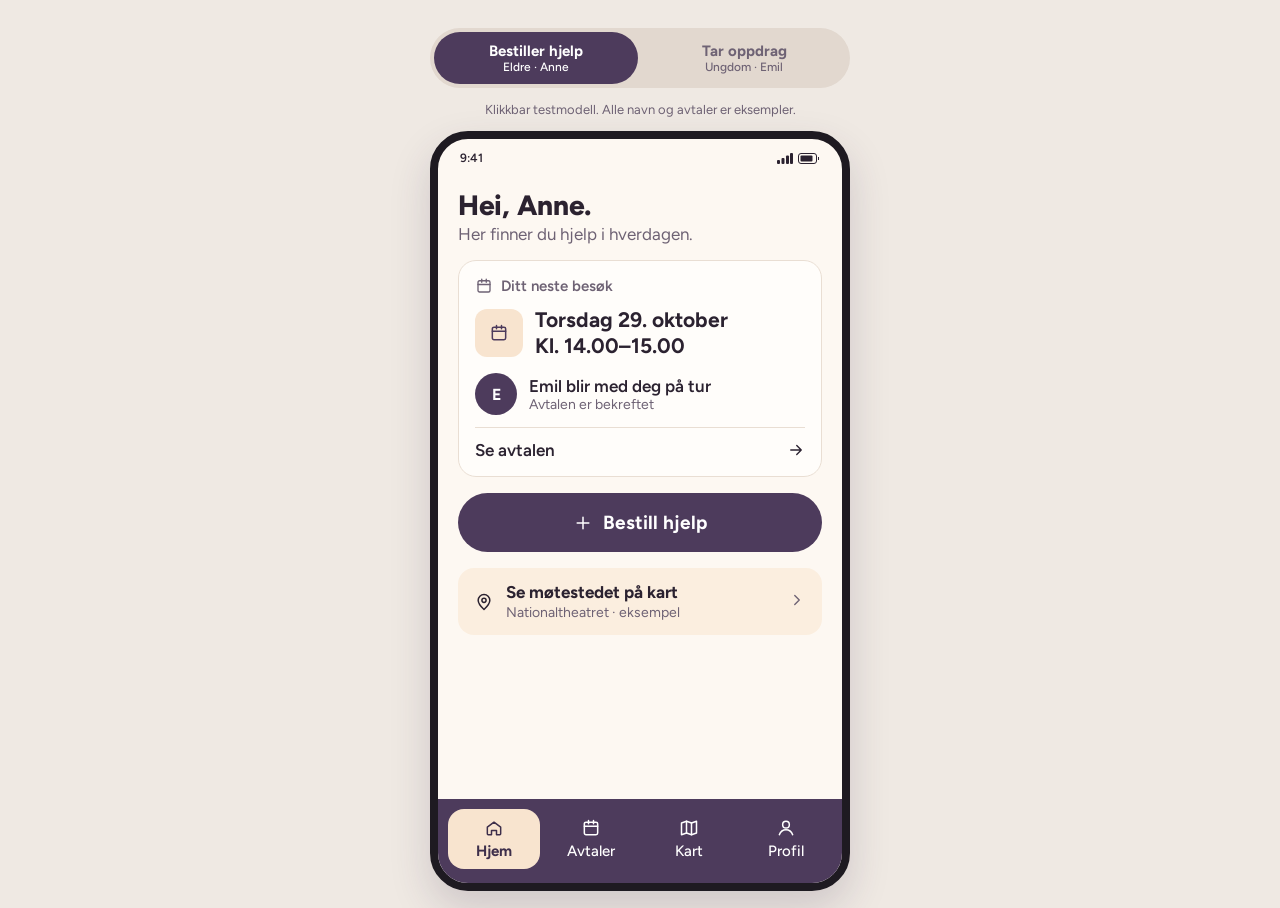
==== commit 20fbfc64: "Ny forside: «Prøv appen» med klikkbar modell, uten «Bestill hjelp» - Fjerner seksjonen «Bestill hjel" ====
--- a/prototype/index.html
+++ b/prototype/index.html
@@ -1,589 +1,459 @@
 <!doctype html>
-<html lang="nb">
+<html lang="no">
 <head>
 <meta charset="utf-8">
 <meta name="viewport" content="width=device-width, initial-scale=1">
-<title>Klikkbar modell av Hverdagshelten-appen</title>
-<meta name="description" content="Prøv Hverdagshelten-appen før den kommer. Trykk deg rundt som Anne, som bestiller hjelp, eller som Emil, som tar oppdrag. Alle navn og avtaler er eksempler.">
-<meta name="robots" content="noindex, follow">
-<link rel="canonical" href="https://hverdagsheltenub.github.io/hverdagshelten-nettside/prototype/">
-<meta name="theme-color" content="#FFF6EC">
-<link rel="icon" href="../favicon.png" type="image/png">
+<meta name="robots" content="noindex">
+<script>if (/[?&]innebygd=1/.test(location.search)) document.documentElement.classList.add('innebygd');</script>
+<title>Hverdagshelten – klikkbar modell av appen</title>
 <link rel="preconnect" href="https://fonts.googleapis.com">
-<link rel="preconnect" href="https://fonts.gstatic.com" crossorigin>
-<link href="https://fonts.googleapis.com/css2?family=Atkinson+Hyperlegible:wght@400;700&display=swap" rel="stylesheet">
-<script>
-  // Vist inne i nettsiden (prototype/?innebygd=1): gjennomsiktig bakgrunn og ingen ekstra lenker.
-  if (new URLSearchParams(location.search).has('innebygd')) document.documentElement.classList.add('innebygd');
-</script>
+<link rel="stylesheet" href="https://fonts.googleapis.com/css2?family=Figtree:wght@400;500;600;700;800&display=swap">
 <style>
-  /* Fargene fra appen */
-  :root {
-    --krem: #FDF8F2; --fersken: #F8E4CF; --fersken-lys: #FBEEDF;
-    --lilla: #4D3B5C; --lilla-mork: #3E2F4B; --lilla-lys: #E7E0EE;
-    --tekst: #2B2230; --dempet: #66596D; --linje: #E9DED3; --kort: #FFFDFA;
-    --gronn: #2F7A55; --gronn-lys: #E3F1E8; --stjerne: #B9821F;
-    --s: 1; /* tekstskala, 1.15 med «Større tekst» */
-    --easing: cubic-bezier(.22, .8, .3, 1);
-    font-family: "Atkinson Hyperlegible", Verdana, system-ui, sans-serif;
-  }
-  *, *::before, *::after { box-sizing: border-box; }
-  html, body { margin: 0; }
-  body { background: #FFF6EC; color: var(--tekst); -webkit-font-smoothing: antialiased; }
-  html.innebygd body { background: transparent; }
-  button { font: inherit; color: inherit; }
-  :focus-visible { outline: 3px solid var(--tekst); outline-offset: 2px; border-radius: 8px; }
-  .sr { position: absolute; width: 1px; height: 1px; overflow: hidden; clip: rect(0 0 0 0); white-space: nowrap; }
-
-  .side { display: flex; flex-direction: column; align-items: center; gap: 14px; padding: 24px 16px 32px; }
-  html.innebygd .side { padding: 4px 0 8px; }
-  .forklaring { text-align: center; max-width: 30rem; }
-  .forklaring h1 { font-size: 1.6rem; margin: 0 0 .3rem; color: #3E2A48; }
-  .forklaring p { margin: 0; font-size: 1.1rem; line-height: 1.5; }
-  .forklaring a { color: #52395E; font-weight: 700; }
-  /* Innebygd: nettsiden har allerede overskrift og lenker, så vi beholder bare overskriften for skjermlesere */
-  html.innebygd .forklaring p, html.innebygd .merknad { display: none; }
-  html.innebygd .forklaring h1 { position: absolute; width: 1px; height: 1px; overflow: hidden; clip: rect(0 0 0 0); white-space: nowrap; }
-  .merknad { font-size: 1rem; color: #5B4F63; margin: 0; }
-
-  /* Bytt mellom Anne og Emil */
-  .rollevalg { display: flex; gap: 6px; padding: 5px; background: #fff; border: 2px solid var(--linje); border-radius: 999px; }
-  .rollevalg button {
-    min-height: 48px; padding: 0 18px; border: 0; border-radius: 999px; background: transparent; cursor: pointer;
-    font-size: 17px; font-weight: 700; color: var(--lilla-mork); transition: background-color .25s, color .25s;
-  }
-  .rollevalg button span { font-weight: 400; }
-  .rollevalg button[aria-pressed="true"] { background: var(--lilla); color: #fff; }
-
-  /* Telefonen */
-  .telefon { width: 410px; padding: 10px; border-radius: 52px; background: #2B2230; }
-  .skjerm {
-    position: relative; height: 780px; border-radius: 42px; overflow: hidden; background: var(--krem);
-    display: flex; flex-direction: column;
-  }
-  .statuslinje { flex: none; display: flex; justify-content: space-between; padding: 14px 28px 4px; font-size: 14px; font-weight: 700; }
-  @media (max-width: 419px) {
-    .side { padding: 12px 0 24px; }
-    .telefon { width: 100%; padding: 0; border-radius: 0; background: none; }
-    .skjerm { border-radius: 24px; border: 2px solid var(--linje); height: 760px; }
-    .statuslinje { display: none; }
-    .rollevalg button { padding: 0 12px; font-size: 16px; }
-  }
-
-  .innhold { flex: 1; overflow-y: auto; overscroll-behavior: contain; padding: 14px 20px 28px; scrollbar-width: thin; }
-  .liste { display: flex; flex-direction: column; gap: 16px; }
-
-  /* Tekst */
-  .tittel { font-size: calc(28px * var(--s)); font-weight: 700; line-height: 1.2; margin: 0; letter-spacing: -.01em; }
-  .under { font-size: calc(15px * var(--s)); color: var(--dempet); margin: 2px 0 0; line-height: 1.35; }
-  .mellom { font-size: calc(19px * var(--s)); font-weight: 700; margin: 0; }
-  .stor { font-size: calc(22px * var(--s)); font-weight: 700; line-height: 1.2; margin: 0; }
-  .brod { font-size: calc(17px * var(--s)); margin: 0; line-height: 1.4; }
-  .listetittel { font-size: calc(18px * var(--s)); font-weight: 700; margin: 0; line-height: 1.3; }
-  .fet { font-weight: 700; }
-  .seksjon-tittel { display: flex; justify-content: space-between; align-items: center; margin-top: 6px; }
-
-  /* Kort og knapper */
-  .kort { background: var(--kort); border: 1.5px solid var(--linje); border-radius: 18px; padding: 16px; display: flex; flex-direction: column; gap: 12px; }
-  .kort.myk { background: var(--fersken-lys); border-color: var(--fersken-lys); }
-  .rad { display: flex; flex-direction: row; align-items: center; gap: 14px; }
-  .rad > .vokse { flex: 1; min-width: 0; }
-  .topp-rad { display: flex; align-items: flex-start; gap: 12px; }
-  .topp-rad > .vokse { flex: 1; }
-  .linje { height: 1.5px; background: var(--linje); }
-  .ikonboks { flex: none; width: 48px; height: 48px; border-radius: 14px; background: var(--fersken); display: grid; place-items: center; color: var(--lilla-mork); font-size: 20px; font-weight: 700; }
-  .ikon { width: 24px; height: 24px; fill: none; stroke: currentColor; stroke-width: 1.8; stroke-linecap: round; stroke-linejoin: round; flex: none; }
-  .avatar { flex: none; border-radius: 50%; background: var(--lilla); color: #fff; display: grid; place-items: center; font-weight: 700; width: 44px; height: 44px; font-size: 19px; }
-  .avatar.stor-avatar { width: 72px; height: 72px; font-size: 30px; }
-
-  .trykk { cursor: pointer; transition: transform .12s ease; text-align: left; -webkit-tap-highlight-color: transparent; }
-  .trykk:active { transform: scale(.97); }
-  button.kort { width: 100%; }
-
-  .knapp {
-    display: flex; align-items: center; justify-content: center; gap: 10px; width: 100%;
-    min-height: 60px; padding: 0 24px; border-radius: 999px; border: 0; cursor: pointer;
-    background: var(--lilla); color: #fff; font-size: calc(19px * var(--s)); font-weight: 700;
-    transition: transform .12s ease, background-color .25s;
-  }
-  .knapp:active { transform: scale(.97); }
-  @media (hover: hover) {
-    .knapp:hover { background: var(--lilla-mork); }
-    .knapp.sekundar:hover, .chip:not([aria-pressed="true"]):hover, button.kort:hover { border-color: var(--lilla); }
-    .knapp.gronn:hover { background: #256645; }
-    .lenkerad:hover, .tilbake:hover { text-decoration: underline; }
-  }
-  .knapp .ikon { width: 22px; height: 22px; }
-  .knapp.sekundar { background: var(--kort); color: var(--lilla-mork); border: 1.5px solid var(--linje); }
-  .knapp.gronn { background: var(--gronn); }
-  .knapp.liten { min-height: 46px; font-size: calc(16px * var(--s)); padding: 0 12px; gap: 8px; }
-  .knapp.liten .ikon { width: 18px; height: 18px; }
-  .knapper { display: flex; gap: 10px; }
-
-  .lenkerad { display: flex; justify-content: space-between; align-items: center; background: none; border: 0; padding: 4px 0; min-height: 44px; cursor: pointer; color: var(--lilla); font-weight: 700; font-size: calc(17px * var(--s)); }
-  .tilbake { display: inline-flex; align-items: center; gap: 6px; align-self: flex-start; background: none; border: 0; padding: 6px 0; min-height: 44px; cursor: pointer; color: var(--lilla); font-weight: 700; font-size: calc(16px * var(--s)); }
-  .tilbake .ikon { width: 20px; height: 20px; }
-  .steg { color: var(--lilla); font-weight: 700; font-size: calc(15px * var(--s)); margin: 0; }
-
-  .pille { align-self: flex-start; flex: none; border-radius: 999px; padding: 3px 10px; font-size: calc(12px * var(--s)); font-weight: 700; background: var(--fersken); color: var(--lilla-mork); white-space: nowrap; }
-  .pille.gronn { background: var(--gronn-lys); color: var(--gronn); }
-  .pille.lilla { background: var(--lilla-lys); color: var(--lilla); }
-
-  .stjerner { display: flex; gap: 2px; color: var(--stjerne); }
-  .stjerner .ikon { width: 18px; height: 18px; fill: currentColor; }
-
-  .chips { display: flex; flex-wrap: wrap; gap: 10px; }
-  .chip {
-    border-radius: 999px; border: 1.5px solid var(--linje); background: var(--kort); padding: 10px 16px; min-height: 44px;
-    font-size: calc(16px * var(--s)); font-weight: 700; cursor: pointer; transition: background-color .25s, color .25s, border-color .25s, transform .12s;
-  }
-  .chip:active { transform: scale(.97); }
-  .chip[aria-pressed="true"] { background: var(--lilla); border-color: var(--lilla); color: #fff; }
-
-  .bryter { display: flex; align-items: center; gap: 12px; width: 100%; min-height: 44px; background: none; border: 0; padding: 0; cursor: pointer; text-align: left; }
-  .bryter .listetittel { flex: 1; font-weight: 400; }
-  .spor { flex: none; width: 52px; height: 30px; border-radius: 999px; background: var(--linje); padding: 3px; transition: background-color .25s; }
-  .knott { display: block; width: 24px; height: 24px; border-radius: 50%; background: #fff; transition: transform .25s var(--easing); }
-  .bryter[aria-checked="true"] .spor { background: var(--lilla); }
-  .bryter[aria-checked="true"] .knott { transform: translateX(22px); }
-
-  .stat-rad { display: flex; gap: 12px; }
-  .stat { flex: 1; background: var(--fersken-lys); border-radius: 18px; padding: 16px; }
-  .stat .stor { display: flex; align-items: center; gap: 6px; }
-  .stat .stor .ikon { color: var(--stjerne); fill: currentColor; width: 22px; height: 22px; }
-
-  .pris-rad { display: flex; justify-content: space-between; gap: 8px; }
-  .profil-topp { display: flex; flex-direction: column; align-items: center; text-align: center; gap: 4px; }
-  .belop { font-size: calc(18px * var(--s)); font-weight: 700; white-space: nowrap; }
-  .midt { text-align: center; }
-
-  /* Kartet */
-  .kart { position: relative; height: 270px; border-radius: 18px; border: 1.5px solid var(--linje); overflow: hidden; background: #F3EADF; }
-  .kart svg { position: absolute; inset: 0; width: 100%; height: 100%; }
-  .kart .omrade { position: absolute; font-size: 12px; font-weight: 700; color: #786C7E; }
-  .nal { position: absolute; width: 34px; margin: -42px 0 0 -17px; display: flex; flex-direction: column; align-items: center; background: none; border: 0; padding: 0; }
-  button.nal { cursor: pointer; }
-  .nal-hode { width: 34px; height: 34px; border-radius: 50%; background: var(--lilla); border: 3px solid #fff; display: grid; place-items: center; font-size: 15px; font-weight: 700; color: var(--lilla-mork); }
-  .nal-hode::after { content: ""; width: 10px; height: 10px; border-radius: 50%; background: #fff; }
-  .nal.nummer .nal-hode { background: var(--fersken); border-color: var(--lilla); }
-  .nal.nummer .nal-hode::after { display: none; }
-  .nal-spiss { width: 12px; height: 12px; margin-top: -8px; background: var(--lilla); transform: rotate(45deg); position: relative; z-index: -1; }
-
-  /* Bunnmenyen */
-  .meny { flex: none; display: flex; gap: 6px; padding: 10px 10px 14px; background: var(--lilla); }
-  .meny[hidden] { display: none; }
-  .meny button {
-    flex: 1; display: flex; flex-direction: column; align-items: center; gap: 2px; padding: 8px 0; min-height: 56px;
-    border: 0; border-radius: 16px; background: transparent; color: #fff; cursor: pointer; font-size: 15px;
-    transition: background-color .25s, transform .12s;
-  }
-  .meny button:active { transform: scale(.97); }
-  .meny button[aria-current="page"] { background: var(--fersken); color: var(--lilla-mork); font-weight: 700; }
-  .meny :focus-visible { outline-color: #fff; }
-
-  /* Toast */
-  .toast {
-    position: absolute; left: 16px; right: 16px; bottom: 96px; z-index: 5;
-    background: var(--lilla-mork); color: #fff; border-radius: 16px; padding: 14px 18px; font-size: 16px; font-weight: 700; line-height: 1.4;
-    opacity: 0; transform: translateY(24px); pointer-events: none; transition: opacity .3s, transform .38s var(--easing);
-  }
-  .toast.vis { opacity: 1; transform: none; }
-  .meny[hidden] ~ .toast { bottom: 20px; }
-
-  /* Overganger. Uten «Reduser bevegelse» glir skjermene inn fra siden. */
-  @keyframes fremInn { from { opacity: 0; transform: translateX(28px); } to { opacity: 1; transform: none; } }
-  @keyframes tilbakeInn { from { opacity: 0; transform: translateX(-28px); } to { opacity: 1; transform: none; } }
-  @keyframes rolleInn { from { opacity: 0; transform: scale(.98); } to { opacity: 1; transform: none; } }
-  @keyframes loft { from { opacity: 0; transform: translateY(8px); } to { opacity: 1; transform: none; } }
-  @media (prefers-reduced-motion: no-preference) {
-    .innhold.frem { animation: fremInn .38s var(--easing) both; }
-    .innhold.tilbake { animation: tilbakeInn .38s var(--easing) both; }
-    .innhold.rolle { animation: rolleInn .45s var(--easing) both; }
-    .innhold .liste > * { animation: loft .38s var(--easing) both; animation-delay: calc(min(var(--i, 0), 4) * 30ms); }
-  }
-  @media (prefers-reduced-motion: reduce) {
-    .toast { transform: none; transition: opacity .2s; }
-    .knott, .trykk, .knapp, .chip { transition: none; }
-  }
+/* Layout: én telefonramme midt på siden, rollebryter over. Samme farger som skissene. */
+:root{
+  --page:#EFE9E3;
+  --cream:#FDF8F2;
+  --peach:#F8E4CF;
+  --peach-soft:#FBEEDF;
+  --plum:#4D3B5C;
+  --plum-deep:#3E2F4B;
+  --ink:#2B2230;
+  --muted:#6E6274;
+  --line:#E9DED3;
+  --card:#FFFDFA;
+  --green:#2F7A55;
+  --green-soft:#E3F1E8;
+  --font:"Figtree",ui-sans-serif,system-ui,-apple-system,"Segoe UI",sans-serif;
+  color-scheme:light;
+}
+*{box-sizing:border-box}
+html,body{height:100%}
+body{background:var(--page);color:var(--ink);font-family:var(--font);font-size:16px;
+  padding-left:max(16px,env(safe-area-inset-left,0px));padding-right:max(16px,env(safe-area-inset-right,0px));padding-block:20px 32px}
+button{font:inherit;color:inherit;cursor:pointer;border:0;background:none;padding:0}
+button:focus-visible{outline:3px solid #B48BD0;outline-offset:2px}
+.wrap{max-width:420px;margin:0 auto;display:flex;flex-direction:column;gap:14px;align-items:stretch}
+
+/* Rollebryter */
+.switch{display:grid;grid-template-columns:1fr 1fr;background:#E2D8CF;border-radius:999px;padding:4px;gap:4px}
+.switch button{border-radius:999px;padding:10px 8px;font-weight:700;font-size:15px;color:var(--muted);line-height:1.2}
+.switch button small{display:block;font-weight:500;font-size:12px}
+.switch button[aria-pressed="true"]{background:var(--plum);color:#fff}
+.hint{font-size:13px;color:var(--muted);text-align:center;margin:0}
+
+/* Telefon */
+.phone{background:var(--cream);border:8px solid #1E1A21;border-radius:38px;overflow:hidden;
+  height:min(780px,calc(100dvh - 140px));min-height:560px;display:flex;flex-direction:column;box-shadow:0 18px 40px rgba(62,47,75,.18)}
+.status{display:flex;justify-content:space-between;align-items:center;padding:12px 22px 6px;font-size:12px;font-weight:600;flex:none}
+.status .ic{display:flex;gap:5px}
+.screen{flex:1;overflow-y:auto;padding:18px 20px 28px;display:flex;flex-direction:column;gap:16px}
+.screen[hidden]{display:none!important}
+
+h1{font-size:28px;font-weight:800;margin:0;letter-spacing:-.01em;text-wrap:balance;line-height:1.15}
+h2{font-size:19px;font-weight:700;margin:0}
+.sub{color:var(--muted);margin:2px 0 0;font-size:17px}
+.back{display:flex;align-items:center;gap:6px;font-size:17px;color:var(--ink);align-self:flex-start}
+.step{color:var(--muted);font-size:15px;margin:0}
+
+.card{background:var(--card);border:1.5px solid var(--line);border-radius:18px;padding:16px}
+.label{display:flex;align-items:center;gap:8px;color:var(--muted);font-size:15px;font-weight:600}
+.row{display:flex;align-items:center;gap:12px}
+.row .grow{flex:1;min-width:0}
+.date-ic{width:48px;height:48px;border-radius:12px;background:var(--peach);display:grid;place-items:center;flex:none;color:var(--plum)}
+.big{font-size:21px;font-weight:700;line-height:1.25}
+.avatar{width:42px;height:42px;border-radius:50%;background:var(--plum);color:#fff;display:grid;place-items:center;font-weight:700;flex:none}
+.avatar.lg{width:72px;height:72px;font-size:28px}
+.small{font-size:14px;color:var(--muted)}
+.divider{height:1px;background:var(--line);margin:12px 0}
+.link-row{display:flex;justify-content:space-between;align-items:center;width:100%;font-weight:600;font-size:17px;text-align:left}
+
+.btn{display:flex;align-items:center;justify-content:center;gap:10px;background:var(--plum);color:#fff;border-radius:999px;padding:18px;font-size:19px;font-weight:700;width:100%}
+.btn.ghost{background:var(--card);color:var(--ink);border:1.5px solid var(--line)}
+.btn.green{background:var(--green)}
+.soft{background:var(--peach-soft);border-radius:16px;padding:14px 16px;display:flex;align-items:center;gap:12px;width:100%;text-align:left}
+.soft b{font-size:17px;display:block}
+
+.list{display:flex;flex-direction:column;gap:12px}
+.opt{background:var(--card);border:1.5px solid var(--line);border-radius:16px;padding:14px 16px;display:flex;align-items:center;gap:14px;width:100%;text-align:left}
+.opt b{font-size:18px;font-weight:600;display:block}
+.opt span.d{font-size:14px;color:var(--muted)}
+.opt .grow{flex:1;min-width:0}
+.opt.sel{border-color:var(--plum);background:#F6F0FA}
+.pill{display:inline-block;font-size:12px;font-weight:700;padding:4px 10px;border-radius:999px;background:var(--peach);color:var(--plum-deep)}
+.pill.ok{background:var(--green-soft);color:var(--green)}
+.pill.new{background:#EEE6F5;color:var(--plum)}
+.chips{display:flex;flex-wrap:wrap;gap:8px}
+.chip{border:1.5px solid var(--line);background:var(--card);border-radius:999px;padding:10px 14px;font-weight:600}
+.chip.sel{background:var(--plum);color:#fff;border-color:var(--plum)}
+.stats{display:grid;grid-template-columns:1fr 1fr;gap:12px}
+.stat{background:var(--peach-soft);border-radius:16px;padding:14px}
+.stat b{font-size:24px;display:block;font-variant-numeric:tabular-nums}
+.price{display:flex;justify-content:space-between;font-size:16px;padding:4px 0;font-variant-numeric:tabular-nums}
+.price.total{font-weight:800;border-top:1px solid var(--line);margin-top:6px;padding-top:10px}
+.toggle-row{display:flex;justify-content:space-between;align-items:center;gap:12px;width:100%;text-align:left;padding:12px 0;font-size:17px}
+.toggle-row + .toggle-row{border-top:1px solid var(--line)}
+.tg{width:48px;height:28px;border-radius:999px;background:#D9CFD9;position:relative;flex:none;transition:background .2s}
+.tg::after{content:"";position:absolute;top:3px;left:3px;width:22px;height:22px;border-radius:50%;background:#fff;transition:left .2s}
+.tg.on{background:var(--plum)}
+.tg.on::after{left:23px}
+.stars{color:#D69A2D;letter-spacing:2px}
+.map{border-radius:18px;overflow:hidden;border:1.5px solid var(--line);background:#F3EEE8;position:relative}
+.map svg{display:block;width:100%;height:auto}
+.note{font-size:13px;color:var(--muted);text-align:center}
+.toast{position:absolute;left:16px;right:16px;bottom:96px;background:var(--plum-deep);color:#fff;padding:14px 16px;border-radius:14px;font-weight:600;text-align:center}
+.phone-inner{position:relative;flex:1;display:flex;flex-direction:column;min-height:0}
+
+/* Større tekst */
+.phone.xl .screen{font-size:18px}
+.phone.xl h1{font-size:32px}
+.phone.xl .opt b,.phone.xl .link-row{font-size:20px}
+.phone.xl .small,.phone.xl .opt span.d{font-size:16px}
+
+/* Bunnmeny */
+.tabs{flex:none;background:var(--plum);display:grid;grid-template-columns:repeat(4,1fr);gap:6px;padding:10px 10px 14px}
+.tabs button{color:#fff;border-radius:16px;padding:9px 2px;display:flex;flex-direction:column;align-items:center;gap:4px;font-size:15px;font-weight:500}
+.tabs button[aria-current="page"]{background:var(--peach);color:var(--plum-deep);font-weight:700}
+.tabs svg{width:20px;height:20px}
+/* Overganger */
+.screen.a-fwd{animation:inFwd .38s cubic-bezier(.22,.8,.3,1) both}
+.screen.a-back{animation:inBack .38s cubic-bezier(.22,.8,.3,1) both}
+.screen.a-fade{animation:inFade .3s ease-out both}
+.screen.a-role{animation:inRole .45s cubic-bezier(.22,.8,.3,1) both}
+@keyframes inFwd{from{opacity:0;transform:translateX(28px)}to{opacity:1;transform:none}}
+@keyframes inBack{from{opacity:0;transform:translateX(-28px)}to{opacity:1;transform:none}}
+@keyframes inFade{from{opacity:0;transform:translateY(8px)}to{opacity:1;transform:none}}
+@keyframes inRole{from{opacity:0;transform:scale(.98)}to{opacity:1;transform:none}}
+.screen.a-fwd > *,.screen.a-fade > *,.screen.a-role > *{animation:inFade .4s cubic-bezier(.22,.8,.3,1) both}
+.screen > *:nth-child(2){animation-delay:.03s}.screen > *:nth-child(3){animation-delay:.06s}
+.screen > *:nth-child(4){animation-delay:.09s}.screen > *:nth-child(n+5){animation-delay:.12s}
+.tabs button,.chip,.switch button,.opt,.btn,.soft{transition:background-color .25s ease,color .25s ease,border-color .25s ease,transform .15s ease}
+.opt:active,.btn:active,.soft:active,.chip:active,.tabs button:active{transform:scale(.97)}
+.toast{transition:opacity .25s ease,transform .25s ease}
+.toast.hide{opacity:0;transform:translateY(10px);pointer-events:none}
+@media (prefers-reduced-motion:reduce){.tg,.tg::after,.toast{transition:none}.screen,.screen > *{animation:none!important}}
+
+/* Innebygd på nettsiden: gjennomsiktig bakgrunn og fast høyde, så det ikke blir boks i boks */
+html.innebygd body{background:transparent;padding-block:4px 12px}
+html.innebygd .phone{height:740px;min-height:0}
+@media (max-width:380px){html.innebygd .phone{height:680px}}
 </style>
 </head>
 <body>
-<main class="side">
-  <div class="forklaring">
-    <h1>Prøv appen før den kommer</h1>
-    <p>Trykk deg rundt som Anne eller Emil. <a href="../#prov-appen">Tilbake til nettsiden</a></p>
+<div class="wrap">
+  <div class="switch" role="group" aria-label="Velg versjon">
+    <button id="r-senior" aria-pressed="true">Bestiller hjelp<small>Eldre · Anne</small></button>
+    <button id="r-youth" aria-pressed="false">Tar oppdrag<small>Ungdom · Emil</small></button>
   </div>
-
-  <div class="rollevalg" role="group" aria-label="Hvem vil du være?">
-    <button type="button" data-rolle="anne" aria-pressed="true">Anne <span>bestiller hjelp</span></button>
-    <button type="button" data-rolle="emil" aria-pressed="false">Emil <span>tar oppdrag</span></button>
+  <p class="hint">Klikkbar testmodell. Alle navn og avtaler er eksempler.</p>
+
+  <div class="phone" id="phone">
+    <div class="status"><span>9:41</span><span class="ic">
+      <svg width="16" height="11" viewBox="0 0 16 11" fill="currentColor"><rect x="0" y="7" width="3" height="4" rx="1"/><rect x="4.5" y="5" width="3" height="6" rx="1"/><rect x="9" y="2.5" width="3" height="8.5" rx="1"/><rect x="13" y="0" width="3" height="11" rx="1"/></svg>
+      <svg width="22" height="11" viewBox="0 0 22 11" fill="none" stroke="currentColor"><rect x=".5" y=".5" width="18" height="10" rx="2.5"/><rect x="2.5" y="2.5" width="12" height="6" rx="1" fill="currentColor" stroke="none"/><path d="M20.5 4v3"/></svg>
+    </span></div>
+    <div class="phone-inner">
+      <main id="app" style="display:contents"></main>
+      <div class="toast hide" id="toast" role="status"></div>
+    </div>
+    <nav class="tabs" id="tabs" aria-label="Hovedmeny"></nav>
   </div>
-
-  <div class="telefon">
-    <div class="skjerm" id="skjerm">
-      <div class="statuslinje" aria-hidden="true"><span>09:41</span><span>4G</span></div>
-      <div class="innhold" id="innhold"></div>
-      <nav class="meny" id="meny" aria-label="Appmeny"></nav>
-      <div class="toast" id="toast" role="status" aria-live="polite"></div>
-    </div>
-  </div>
-
-  <p class="merknad">Alle navn og avtaler er eksempler.</p>
-</main>
+</div>
 
 <script>
-(function () {
-  // ---------- Ikoner (tynne streker, som i appen) ----------
-  var STIER = {
-    hus: '<path d="M3 10.5 12 3l9 7.5"/><path d="M5 9.5V20h14V9.5"/><path d="M10 20v-6h4v6"/>',
-    kalender: '<rect x="3" y="4.5" width="18" height="16" rx="2"/><path d="M3 9.5h18M8 2.5v4M16 2.5v4"/>',
-    liste: '<rect x="5" y="3.5" width="14" height="18" rx="2"/><path d="M9 3.5V2h6v1.5M9 10h6M9 14h6M9 18h3"/>',
-    kart: '<path d="M9 4 3 6.5v13.5L9 17.5l6 2.5 6-2.5V4l-6 2.5z"/><path d="M9 4v13.5M15 6.5V20"/>',
-    bruker: '<circle cx="12" cy="8" r="4"/><path d="M4.5 21a7.5 7.5 0 0 1 15 0"/>',
-    pluss: '<path d="M12 5v14M5 12h14"/>',
-    pilH: '<path d="M5 12h14M13 6l6 6-6 6"/>',
-    pilV: '<path d="M19 12H5M11 6l-6 6 6 6"/>',
-    chevron: '<path d="m9 6 6 6-6 6"/>',
-    nal: '<path d="M12 21s-7-6.2-7-11.5a7 7 0 0 1 14 0C19 14.8 12 21 12 21z"/><circle cx="12" cy="9.5" r="2.5"/>',
-    telefon: '<path d="M21 16.9v3a2 2 0 0 1-2.2 2 19.8 19.8 0 0 1-8.6-3.1 19.5 19.5 0 0 1-6-6A19.8 19.8 0 0 1 1.1 4.2 2 2 0 0 1 3.1 2h3a2 2 0 0 1 2 1.7c.1 1 .4 1.9.7 2.8a2 2 0 0 1-.5 2.1L7.1 9.9a16 16 0 0 0 6 6l1.3-1.3a2 2 0 0 1 2.1-.4c.9.3 1.8.6 2.8.7a2 2 0 0 1 1.7 2z"/>',
-    handlevogn: '<circle cx="9" cy="20" r="1.3"/><circle cx="18" cy="20" r="1.3"/><path d="M2.5 3h2.6l2.4 12h11l2-8.5H6"/>',
-    kaffe: '<path d="M4 9h13v5a5 5 0 0 1-5 5H9a5 5 0 0 1-5-5z"/><path d="M17 10h1.5a2.5 2.5 0 0 1 0 5H17M8 3c0 1.5 1 1.5 1 3M12 3c0 1.5 1 1.5 1 3"/>',
-    fotspor: '<path d="M7 16v-2.4C7 11.5 6 10.5 6 8c0-2.7 1.5-5 3.5-5S12 5 12 7.5c0 2.5-1 3.5-1 6V16z"/><path d="M7 16h4v1.5a2 2 0 0 1-4 0z"/><path d="M17 20v-2.4c0-2.1 1-3.1 1-5.6 0-2.7-1.5-5-3.5-5S12 9 12 11.5c0 2.5 1 3.5 1 6V20z"/>',
-    spire: '<path d="M12 21v-8"/><path d="M12 13c-4 0-6-2.5-6-6.5 3.5 0 6 2 6 6.5zM12 11c0-3.5 2.5-6 6.5-6 0 3.5-2.5 6-6.5 6z"/><path d="M6 21h12"/>',
-    hund: '<path d="M10 5.2C10 3.9 8.8 3 7.5 3S5 3.9 5 5.2V9c0 3 2 5 2 5v5h4v-4h2v4h4v-5s2-2 2-5V5.2C19 3.9 17.8 3 16.5 3S14 3.9 14 5.2"/><path d="M10 9h.01M14 9h.01M11 12h2"/>',
-    mobil: '<rect x="6.5" y="2.5" width="11" height="19" rx="2.5"/><path d="M11 18h2"/>',
-    sjekk: '<path d="M5 12.5 10 17.5 19.5 7"/>',
-    stjerne: '<path d="m12 3 2.7 5.6 6.1.9-4.4 4.3 1 6.1L12 17l-5.4 2.9 1-6.1-4.4-4.3 6.1-.9z"/>',
-    kort: '<rect x="2.5" y="5" width="19" height="14" rx="2"/><path d="M2.5 10h19M6.5 15h3"/>',
-    skjold: '<path d="M12 2.5 4.5 5.5v6c0 4.6 3.2 8.5 7.5 10 4.3-1.5 7.5-5.4 7.5-10v-6z"/><path d="m9 12 2 2 4-4"/>',
-    lommebok: '<path d="M19 7V5.5A1.5 1.5 0 0 0 17.5 4H5a2 2 0 0 0 0 4h14a1.5 1.5 0 0 1 1.5 1.5V12M20.5 16v2.5A1.5 1.5 0 0 1 19 20H5a2 2 0 0 1-2-2V6"/><path d="M21.5 12v4h-4a2 2 0 0 1 0-4z"/>',
-    klokke: '<circle cx="12" cy="12" r="9"/><path d="M12 7v5l3 2"/>',
-    bok: '<path d="M2.5 4.5H8a4 4 0 0 1 4 4v12a3 3 0 0 0-3-3H2.5zM21.5 4.5H16a4 4 0 0 0-4 4v12a3 3 0 0 1 3-3h6.5z"/>',
-    vei: '<path d="m3 11 18-8-8 18-2-8z"/>',
-    sedler: '<rect x="2.5" y="6" width="19" height="12" rx="2"/><circle cx="12" cy="12" r="2.5"/><path d="M6 12h.01M18 12h.01"/>',
-    post: '<rect x="2.5" y="5" width="19" height="14" rx="2"/><path d="m3 6.5 9 6.5 9-6.5"/>',
-    hjerte: '<path d="M20.4 5.6a5 5 0 0 0-7.1 0L12 6.9l-1.3-1.3a5 5 0 0 0-7.1 7.1L12 21l8.4-8.3a5 5 0 0 0 0-7.1z"/>'
-  };
-  function ikon(navn) { return '<svg class="ikon" viewBox="0 0 24 24" aria-hidden="true">' + STIER[navn] + '</svg>'; }
-
-  // ---------- Eksempeldata (samme som i appen) ----------
-  var KATEGORIER = [
-    ['Hjelp hjemme', 'Enkle oppgaver i hjemmet', 'hus'],
-    ['Handling', 'Hjelp med dagligvarer', 'handlevogn'],
-    ['Hyggelig besøk', 'En prat og litt selskap', 'kaffe'],
-    ['Tur sammen', 'En tur i nærområdet', 'fotspor'],
-    ['Hagearbeid', 'Plenklipping og luking', 'spire'],
-    ['Lufte hunden', 'En runde med firbeinte', 'hund'],
-    ['Mobilhjelp', 'Hjelp med mobil og nettbrett', 'mobil']
-  ];
-  var DAGER = ['I morgen', 'Lørdag 31. okt', 'Mandag 2. nov', 'Torsdag 5. nov'];
-  var TIDER = ['10.00–11.00', '12.00–13.00', '14.00–15.00', '17.00–18.00'];
-  var PRIS = { time: 150, gebyr: 29 };
-  var OPPDRAG = [
-    { id: 'kiwi', tittel: 'Handling på Kiwi', navn: 'Kari', alder: 81, sted: 'Sagene', avstand: '600 m', nar: 'I morgen kl. 11.00', belop: 150, varighet: '1 time', ikon: 'handlevogn', x: 52, y: 15,
-      beskjed: 'Hei! Jeg trenger melk, brød og litt frukt. Handlelisten ligger klar.' },
-    { id: 'plen', tittel: 'Klippe plenen', navn: 'Arne', alder: 77, sted: 'Frogner', avstand: '1,2 km', nar: 'Lørdag kl. 10.00', belop: 300, varighet: '2 timer', ikon: 'spire', x: 18, y: 45,
-      beskjed: 'Gressklipperen står i boden. Kaffe og vafler etterpå!' },
-    { id: 'bella', tittel: 'Lufte Bella (labrador)', navn: 'Solveig', alder: 84, sted: 'St. Hanshaugen', avstand: '900 m', nar: 'Søndag kl. 13.00', belop: 100, varighet: '45 min', ikon: 'hund', x: 50, y: 35,
-      beskjed: 'Bella er snill og glad i folk, men drar litt i båndet.' },
-    { id: 'facetime', tittel: 'Sette opp FaceTime', navn: 'Per', alder: 79, sted: 'Grünerløkka', avstand: '1,5 km', nar: 'Mandag kl. 17.00', belop: 150, varighet: '1 time', ikon: 'mobil', x: 78, y: 27,
-      beskjed: 'Jeg vil gjerne snakke med barnebarna mine på video.' }
-  ];
-  var HJELPEOMRADER = ['Tur sammen', 'Mobilhjelp', 'Lufte hunden', 'Hagearbeid'];
-
-  // ---------- Tilstand ----------
-  var t = {
-    rolle: 'anne', skjerm: 'hjem', steg: 1, kategori: '', dag: DAGER[0], tid: TIDER[0], oppdrag: null,
-    bestillinger: [], tatt: [], storre: false, paminnelse: true, varsel: true, liker: ['Tur sammen', 'Mobilhjelp', 'Lufte hunden']
-  };
-  var FANER = ['hjem', 'avtaler', 'kart', 'profil'];
-
-  var innhold = document.getElementById('innhold');
-  var meny = document.getElementById('meny');
-  var skjerm = document.getElementById('skjerm');
-  var toastEl = document.getElementById('toast');
-  var toastTimer;
-
-  function esc(s) { return String(s).replace(/[&<>"]/g, function (c) { return { '&': '&amp;', '<': '&lt;', '>': '&gt;', '"': '&quot;' }[c]; }); }
-  function finnKategori(navn) { for (var i = 0; i < KATEGORIER.length; i++) if (KATEGORIER[i][0] === navn) return KATEGORIER[i]; return KATEGORIER[0]; }
-  function finnOppdrag(id) { for (var i = 0; i < OPPDRAG.length; i++) if (OPPDRAG[i].id === id) return OPPDRAG[i]; }
-  function ledige() { return OPPDRAG.filter(function (o) { return t.tatt.indexOf(o.id) < 0; }); }
-  function tjent() { return 1250 + t.tatt.reduce(function (s, id) { return s + finnOppdrag(id).belop; }, 0); }
-
-  // ---------- Små byggeklosser ----------
-  function overskrift(tittel, under) {
-    return '<div><h2 class="tittel" tabindex="-1">' + tittel + '</h2>' + (under ? '<p class="under">' + under + '</p>' : '') + '</div>';
-  }
-  function pille(tekst, type) { return '<span class="pille ' + (type || '') + '">' + tekst + '</span>'; }
-  function stjerner() { var s = ''; for (var i = 0; i < 5; i++) s += ikon('stjerne'); return '<span class="stjerner" role="img" aria-label="5 av 5 stjerner">' + s + '</span>'; }
-  function listevalg(o) {
-    var venstre = o.tall ? '<span class="ikonboks">' + o.tall + '</span>' : '<span class="ikonboks">' + ikon(o.ikon) + '</span>';
-    var hoyre = o.hoyre ? '<span class="belop">' + o.hoyre + '</span>' : '<span style="color:var(--dempet)">' + ikon('chevron') + '</span>';
-    return '<button type="button" class="kort rad trykk" data-gjor="' + o.gjor + '"' + (o.verdi ? ' data-verdi="' + esc(o.verdi) + '"' : '') + '>' + venstre +
-      '<span class="vokse"><span class="listetittel" style="display:block">' + o.tittel + '</span>' + (o.under ? '<span class="under" style="display:block">' + o.under + '</span>' : '') + '</span>' + hoyre + '</button>';
-  }
-  function bryter(etikett, pa, gjor) {
-    return '<button type="button" class="bryter" role="switch" aria-checked="' + pa + '" data-gjor="' + gjor + '"><span class="listetittel">' + etikett + '</span><span class="spor"><span class="knott"></span></span></button>';
-  }
-  function knapp(tekst, gjor, o) {
-    o = o || {};
-    var ik = o.ikon ? ikon(o.ikon) : '';
-    return '<button type="button" class="knapp ' + (o.klasse || '') + '" data-gjor="' + gjor + '">' + (o.etter ? '' : ik) + tekst + (o.etter ? ik : '') + '</button>';
-  }
-  function chip(tekst, valgt, gjor) { return '<button type="button" class="chip" aria-pressed="' + valgt + '" data-gjor="' + gjor + '" data-verdi="' + esc(tekst) + '">' + tekst + '</button>'; }
-  function kart(naler) {
-    var omrader = [['Sagene', 60, 5], ['Frogner', 6, 55], ['St. Hanshaugen', 28, 9], ['Grünerløkka', 72, 41], ['Sentrum', 62, 71], ['Oslofjorden', 8, 89]];
-    var s = '<div class="kart"><svg viewBox="0 0 100 100" preserveAspectRatio="none" role="img" aria-label="Eksempelkart over Oslo sentrum">' +
-      '<path d="M0,76 C14,70 26,80 38,86 C50,92 62,86 74,94 L80,100 L0,100 Z" fill="#CFE2E8"/>' +
-      '<path d="M62,0 C58,14 66,24 63,36 C60,48 68,58 66,72 C65,80 70,88 74,94" stroke="#CFE2E8" stroke-width="5" fill="none" vector-effect="non-scaling-stroke"/>' +
-      '<ellipse cx="34" cy="58" rx="8" ry="6" fill="#DCEAD6"/><ellipse cx="46" cy="30" rx="6" ry="5" fill="#DCEAD6"/><ellipse cx="10" cy="36" rx="9" ry="8" fill="#DCEAD6"/>';
-    ['M0,52 L100,46', 'M0,22 L100,30', 'M24,0 L36,100', 'M48,0 L50,100', 'M84,0 L88,100', 'M44,62 L80,66', 'M8,96 L96,6'].forEach(function (d) {
-      s += '<path d="' + d + '" stroke="#fff" stroke-width="6" vector-effect="non-scaling-stroke"/>';
-    });
-    s += '</svg>';
-    omrader.forEach(function (o) { s += '<span class="omrade" aria-hidden="true" style="left:' + o[1] + '%;top:' + o[2] + '%">' + o[0] + '</span>'; });
-    naler.forEach(function (n) {
-      var stil = ' style="left:' + n.x + '%;top:' + n.y + '%"';
-      var hode = '<span class="nal-hode">' + (n.nummer || '') + '</span><span class="nal-spiss"></span>';
-      if (n.gjor) s += '<button type="button" class="nal nummer trykk"' + stil + ' data-gjor="' + n.gjor + '" data-verdi="' + n.verdi + '" aria-label="' + esc(n.etikett) + '">' + hode + '</button>';
-      else s += '<span class="nal"' + stil + '>' + hode + '</span>';
-    });
-    return s + '</div>';
-  }
-
-  // ---------- Skjermene for Anne ----------
-  var ANNE = {
-    hjem: function () {
-      var venter = '';
-      if (t.bestillinger.length) {
-        venter = '<div class="kort"><h3 class="mellom">Venter på svar</h3>' + t.bestillinger.map(function (b) {
-          return '<div class="rad"><div class="vokse"><p class="brod fet">' + b.kategori + '</p><p class="under">' + b.dag + ' · ' + b.tid + '</p></div>' + pille('Sendt') + '</div>';
-        }).join('') + '</div>';
-      }
-      return overskrift('Hei, Anne.', 'Her finner du hjelp i hverdagen.') +
-        '<div class="kort"><p class="under fet" style="margin:0">Ditt neste besøk</p>' +
-        '<div class="rad"><span class="ikonboks">' + ikon('kalender') + '</span><div class="vokse"><p class="stor">Torsdag 29. oktober</p><p class="stor">Kl. 14.00–15.00</p></div></div>' +
-        '<div class="rad"><span class="avatar">E</span><div class="vokse"><p class="brod fet">Emil blir med deg på tur</p><p class="under">Avtalen er bekreftet</p></div></div>' +
-        '<div class="linje"></div><button type="button" class="lenkerad" data-gjor="fane" data-verdi="avtaler">Se avtalen' + ikon('pilH') + '</button></div>' +
-        venter + knapp('Bestill hjelp', 'bestill', { ikon: 'pluss' }) +
-        '<button type="button" class="kort myk rad trykk" data-gjor="fane" data-verdi="kart"><span class="ikonboks">' + ikon('nal') + '</span>' +
-        '<span class="vokse"><span class="listetittel" style="display:block">Se møtestedet på kart</span><span class="under" style="display:block">Nationaltheatret · eksempel</span></span>' +
-        '<span style="color:var(--dempet)">' + ikon('chevron') + '</span></button>';
-    },
-    bestill: function () {
-      if (t.steg === 1) {
-        return '<button type="button" class="tilbake" data-gjor="hjem">' + ikon('pilV') + 'Til forsiden</button><p class="steg">Steg 1 av 3</p>' +
-          overskrift('Hva trenger du hjelp med?') +
-          KATEGORIER.map(function (k) { return listevalg({ ikon: k[2], tittel: k[0], under: k[1], gjor: 'velgKategori', verdi: k[0] }); }).join('');
-      }
-      if (t.steg === 2) {
-        return '<button type="button" class="tilbake" data-gjor="steg" data-verdi="1">' + ikon('pilV') + 'Tilbake</button><p class="steg">Steg 2 av 3</p>' +
-          overskrift('Når passer det?', t.kategori) +
-          '<div class="liste" style="gap:10px"><h3 class="mellom">Dag</h3><div class="chips" role="group" aria-label="Dag">' + DAGER.map(function (d) { return chip(d, t.dag === d, 'dag'); }).join('') + '</div></div>' +
-          '<div class="liste" style="gap:10px"><h3 class="mellom">Tid</h3><div class="chips" role="group" aria-label="Tid">' + TIDER.map(function (x) { return chip(x, t.tid === x, 'tid'); }).join('') + '</div></div>' +
-          knapp('Neste', 'steg', { ikon: 'pilH', etter: true }).replace('data-gjor="steg"', 'data-gjor="steg" data-verdi="3"');
-      }
-      var k = finnKategori(t.kategori);
-      return '<button type="button" class="tilbake" data-gjor="steg" data-verdi="2">' + ikon('pilV') + 'Tilbake</button><p class="steg">Steg 3 av 3</p>' +
-        overskrift('Ser dette riktig ut?') +
-        '<div class="kort"><div class="rad"><span class="ikonboks">' + ikon('kalender') + '</span><p class="brod fet vokse">' + t.dag + ', kl. ' + t.tid + '</p></div>' +
-        '<div class="rad"><span class="ikonboks">' + ikon(k[2]) + '</span><p class="brod fet vokse">' + k[0] + '</p></div>' +
-        '<div class="rad"><span class="ikonboks">' + ikon('hus') + '</span><p class="brod fet vokse">Hjemme hos deg, Thereses gate 12</p></div></div>' +
-        '<div class="kort"><div class="pris-rad brod"><span>Hjelp, 1 time</span><span class="fet">' + PRIS.time + ' kr</span></div>' +
-        '<div class="pris-rad brod"><span>Hverdagshelten-gebyr</span><span class="fet">' + PRIS.gebyr + ' kr</span></div><div class="linje"></div>' +
-        '<div class="pris-rad brod fet"><span>Å betale</span><span>' + (PRIS.time + PRIS.gebyr) + ' kr</span></div></div>' +
-        '<p class="under">Du betaler først når besøket er gjennomført.</p>' + knapp('Send bestilling', 'send', { ikon: 'sjekk' });
-    },
-    avtaler: function () {
-      return overskrift('Dine avtaler', 'Kommende og tidligere besøk.') + '<h3 class="mellom seksjon-tittel">Kommende</h3>' +
-        '<div class="kort"><div class="topp-rad"><div class="vokse"><p class="listetittel">Tur sammen med Emil</p><p class="under">Torsdag 29. okt · 14.00–15.00</p></div>' + pille('Bekreftet', 'gronn') + '</div>' +
-        '<div class="knapper">' + knapp('Ring Emil', 'toast', { ikon: 'telefon', klasse: 'sekundar liten' }).replace('data-gjor="toast"', 'data-gjor="toast" data-verdi="Ringer Emil …"') +
-        knapp('Møtested', 'fane', { ikon: 'nal', klasse: 'sekundar liten' }).replace('data-gjor="fane"', 'data-gjor="fane" data-verdi="kart"') + '</div></div>' +
-        t.bestillinger.map(function (b) {
-          return '<div class="kort"><div class="topp-rad"><div class="vokse"><p class="listetittel">' + b.kategori + '</p><p class="under">' + b.dag + ' · ' + b.tid + '</p></div>' + pille('Venter') + '</div></div>';
-        }).join('') +
-        '<div class="kort"><div class="topp-rad"><div class="vokse"><p class="listetittel">Handling med Sara</p><p class="under">Mandag 2. nov · 11.00–12.00</p></div>' + pille('Bekreftet', 'gronn') + '</div></div>' +
-        '<h3 class="mellom seksjon-tittel">Tidligere</h3>' +
-        '<div class="kort"><div class="topp-rad"><div class="vokse"><p class="listetittel">Hyggelig besøk med Emil</p><p class="under">22. okt</p></div>' + stjerner() + '</div></div>';
-    },
-    kart: function () {
-      return overskrift('Her møtes dere', 'Eksempelkart · Oslo') + kart([{ x: 44, y: 60 }]) +
-        '<div class="kort"><div><p class="listetittel">Nationaltheatret</p><p class="under">Ved teaterbygningen i Oslo</p></div><div class="linje"></div>' +
-        '<div><p class="listetittel">Torsdag kl. 14.00</p><p class="under">Tur sammen med Emil</p></div></div>' +
-        knapp('Vis veien dit', 'toast', { ikon: 'vei', klasse: 'sekundar' }).replace('data-gjor="toast"', 'data-gjor="toast" data-verdi="I appen åpner dette veibeskrivelsen."') +
-        '<p class="under midt">Møtested og avtale er eksempeldata.</p>';
-    },
-    profil: function () {
-      return '<div class="profil-topp"><span class="avatar stor-avatar">A</span><h2 class="tittel" tabindex="-1">Anne Hansen</h2><p class="under">Thereses gate 12, Oslo</p></div>' +
-        '<div class="kort">' + bryter('Større tekst', t.storre, 'storre') + '<div class="linje"></div>' + bryter('Påminnelse dagen før', t.paminnelse, 'paminnelse') + '</div>' +
-        '<div class="kort"><p class="under fet" style="margin:0">Pårørende som får beskjed</p><div><p class="listetittel">Lise (datter)</p><p class="under">922 45 678</p></div></div>' +
-        listevalg({ ikon: 'kort', tittel: 'Betaling', under: 'Vipps · betaler etter besøket', gjor: 'snart' }) +
-        listevalg({ ikon: 'skjold', tittel: 'Trygghet', under: 'Slik sjekker vi hjelperne', gjor: 'snart' }) +
-        knapp('Kontakt oss', 'toast', { ikon: 'telefon' }).replace('data-gjor="toast"', 'data-gjor="toast" data-verdi="I appen ringer dette til Hverdagshelten."') +
-        '<p class="under midt">Ring oss hverdager 09–16. Vi hjelper gjerne.</p>' +
-        '<div class="kort">' + bryter('Bytt til ungdomsversjon', false, 'byttRolle') + '</div>';
-    }
-  };
-
-  // ---------- Skjermene for Emil ----------
-  var EMIL = {
-    hjem: function () {
-      var l = ledige();
-      return overskrift('Hei, Emil.', 'Klar for å gjøre noen glade i dag?') +
-        '<div class="kort"><p class="under fet" style="margin:0">Ditt neste oppdrag</p>' +
-        '<div class="rad"><span class="ikonboks">' + ikon('fotspor') + '</span><div class="vokse"><p class="stor">Tur med Anne</p><p class="under">I dag kl. 14.00–15.00</p></div></div>' +
-        '<div class="linje"></div><button type="button" class="lenkerad" data-gjor="fane" data-verdi="kart">Se møtestedet' + ikon('pilH') + '</button></div>' +
-        '<div class="stat-rad"><div class="stat"><p class="under fet" style="margin:0">Tjent i oktober</p><p class="stor">' + tjent() + ' kr</p></div>' +
-        '<div class="stat"><p class="under fet" style="margin:0">Vurdering</p><p class="stor">4,9' + ikon('stjerne') + '</p></div></div>' +
-        '<div class="seksjon-tittel"><h3 class="mellom">Ledige oppdrag nær deg</h3>' + (l.length ? pille(l.length + ' nye', 'lilla') : '') + '</div>' +
-        (l.length ? '' : '<p class="under">Ingen ledige oppdrag akkurat nå.</p>') +
-        l.map(function (o) { return listevalg({ ikon: o.ikon, tittel: o.tittel, under: o.nar + ' · ' + o.sted, hoyre: o.belop + ' kr', gjor: 'oppdrag', verdi: o.id }); }).join('');
-    },
-    oppdrag: function () {
-      var o = finnOppdrag(t.oppdrag), tatt = t.tatt.indexOf(o.id) >= 0;
-      function detalj(ik, tekst, under) {
-        return '<div class="rad"><span class="ikonboks">' + ikon(ik) + '</span><div class="vokse"><p class="listetittel">' + tekst + '</p>' + (under ? '<p class="under">' + under + '</p>' : '') + '</div></div>';
-      }
-      return '<button type="button" class="tilbake" data-gjor="tilbakeFane">' + ikon('pilV') + 'Tilbake</button>' +
-        '<div class="liste" style="gap:10px">' + pille(o.varighet) + overskrift(o.tittel, o.navn + ', ' + o.alder + ' år') + '</div>' +
-        '<div class="kort">' + detalj('klokke', o.nar) + detalj('nal', o.sted, o.avstand + ' unna deg') + detalj('sedler', 'Du får ' + o.belop + ' kr', 'Utbetales til kontoen din etter oppdraget') + '</div>' +
-        '<div class="kort"><p class="under fet" style="margin:0">Beskjed fra ' + o.navn + '</p><p class="brod">«' + o.beskjed + '»</p></div>' +
-        (tatt ? knapp('Oppdraget er ditt', 'ingenting', { ikon: 'sjekk', klasse: 'gronn' }) : knapp('Ta oppdraget', 'taOppdrag'));
-    },
-    avtaler: function () {
-      return overskrift('Mine oppdrag', 'Det du har sagt ja til.') +
-        '<div class="kort"><div class="topp-rad"><div class="vokse"><p class="listetittel">Tur med Anne</p><p class="under">I dag · 14.00–15.00 · 150 kr</p></div>' + pille('Bekreftet', 'gronn') + '</div>' +
-        '<div class="knapper">' + knapp('Ring Anne', 'toast', { ikon: 'telefon', klasse: 'sekundar liten' }).replace('data-gjor="toast"', 'data-gjor="toast" data-verdi="Ringer Anne …"') +
-        knapp('Ferdig', 'toast', { ikon: 'sjekk', klasse: 'gronn liten' }).replace('data-gjor="toast"', 'data-gjor="toast" data-verdi="Flott jobbet! Anne får beskjed om at turen er ferdig."') + '</div></div>' +
-        t.tatt.map(function (id) {
-          var o = finnOppdrag(id);
-          return '<div class="kort"><div class="topp-rad"><div class="vokse"><p class="listetittel">' + o.tittel + '</p><p class="under">' + o.nar + ' · ' + o.belop + ' kr</p></div>' + pille('Bekreftet', 'gronn') + '</div></div>';
-        }).join('') +
-        '<h3 class="mellom seksjon-tittel">Fullført</h3>' +
-        '<div class="kort"><div class="topp-rad"><div class="vokse"><p class="listetittel">Hyggelig besøk hos Anne</p><p class="under">22. okt · 150 kr</p></div>' + stjerner() + '</div></div>';
-    },
-    kart: function () {
-      var l = ledige();
-      var naler = [{ x: 44, y: 60 }].concat(l.map(function (o, i) {
-        return { x: o.x, y: o.y, nummer: i + 1, gjor: 'oppdrag', verdi: o.id, etikett: (i + 1) + '. ' + o.tittel };
-      }));
-      return overskrift('Oppdrag nær deg', 'Eksempelkart · Oslo') + kart(naler) +
-        l.map(function (o, i) { return listevalg({ tall: i + 1, tittel: o.tittel, under: o.sted + ' · ' + o.avstand, hoyre: o.belop + ' kr', gjor: 'oppdrag', verdi: o.id }); }).join('');
-    },
-    profil: function () {
-      return '<div class="profil-topp"><span class="avatar stor-avatar">E</span><h2 class="tittel" tabindex="-1">Emil Berg</h2><p class="under">16 år · Sagene</p>' +
-        '<div class="chips" style="justify-content:center;gap:8px;margin-top:8px">' + pille('✓ Bekreftet med BankID', 'gronn') + pille('✓ Foresatt har godkjent', 'gronn') + '</div></div>' +
-        '<div class="stat-rad"><div class="stat"><p class="under fet" style="margin:0">Oppdrag utført</p><p class="stor">12</p></div>' +
-        '<div class="stat"><p class="under fet" style="margin:0">Vurdering</p><p class="stor">4,9' + ikon('stjerne') + '</p></div></div>' +
-        '<div class="kort"><h3 class="mellom">Dette liker jeg å hjelpe med</h3><div class="chips">' +
-        HJELPEOMRADER.map(function (h) { return chip(h, t.liker.indexOf(h) >= 0, 'liker'); }).join('') + '</div></div>' +
-        '<div class="kort">' + bryter('Varsel om nye oppdrag', t.varsel, 'varsel') + '<div class="linje"></div>' + bryter('Større tekst', t.storre, 'storre') + '</div>' +
-        listevalg({ ikon: 'lommebok', tittel: 'Utbetaling', under: 'Kontonummer og historikk', gjor: 'snart' }) +
-        listevalg({ ikon: 'klokke', tittel: 'Når kan jeg hjelpe?', under: 'Ettermiddager og helg', gjor: 'snart' }) +
-        listevalg({ ikon: 'bok', tittel: 'Retningslinjer', under: 'Slik er du en god hverdagshelt', gjor: 'snart' }) +
-        knapp('Kontakt oss', 'toast', { ikon: 'post', klasse: 'sekundar' }).replace('data-gjor="toast"', 'data-gjor="toast" data-verdi="I appen sender dette en e-post til Hverdagshelten."') +
-        '<div class="kort">' + bryter('Bytt til eldreversjon', false, 'byttRolle') + '</div>';
-    }
-  };
-
-  // ---------- Tegning og navigasjon ----------
-  function tegnMeny() {
-    var erFane = FANER.indexOf(t.skjerm) >= 0;
-    meny.hidden = !erFane;
-    if (!erFane) return;
-    var faner = [['hjem', 'Hjem', 'hus'], ['avtaler', t.rolle === 'emil' ? 'Oppdrag' : 'Avtaler', t.rolle === 'emil' ? 'liste' : 'kalender'], ['kart', 'Kart', 'kart'], ['profil', 'Profil', 'bruker']];
-    meny.innerHTML = faner.map(function (f) {
-      return '<button type="button" data-gjor="fane" data-verdi="' + f[0] + '"' + (t.skjerm === f[0] ? ' aria-current="page"' : '') + '>' + ikon(f[2]) + f[1] + '</button>';
-    }).join('');
-  }
-
-  function tegn(retning, flyttFokus) {
-    var skjermer = t.rolle === 'emil' ? EMIL : ANNE;
-    innhold.innerHTML = '<div class="liste">' + skjermer[t.skjerm]() + '</div>';
-    Array.prototype.forEach.call(innhold.firstChild.children, function (el, i) { el.style.setProperty('--i', i); });
-    skjerm.style.setProperty('--s', t.storre ? 1.15 : 1);
-    tegnMeny();
-    if (retning) {
-      innhold.className = 'innhold';
-      void innhold.offsetWidth; // start animasjonen på nytt
-      innhold.className = 'innhold ' + retning;
-      innhold.scrollTop = 0;
-    }
-    if (flyttFokus) {
-      var h = innhold.querySelector('.tittel');
-      if (h) h.focus({ preventScroll: true });
-    }
-  }
-
-  function ga(skjermNavn, retning) { t.skjerm = skjermNavn; tegn(retning, true); }
-
-  function visToast(tekst) {
-    clearTimeout(toastTimer);
-    toastEl.textContent = tekst;
-    toastEl.classList.add('vis');
-    toastTimer = setTimeout(function () { toastEl.classList.remove('vis'); }, 2400);
-  }
-
-  function settRolle(rolle, beholdSkjerm) {
-    t.rolle = rolle;
-    if (!beholdSkjerm) t.skjerm = 'hjem';
-    document.querySelectorAll('[data-rolle]').forEach(function (b) { b.setAttribute('aria-pressed', b.getAttribute('data-rolle') === rolle ? 'true' : 'false'); });
-    tegn('rolle', beholdSkjerm);
-  }
-
-  var HANDLINGER = {
-    fane: function (v) {
-      if (v === t.skjerm) return;
-      var fra = FANER.indexOf(t.skjerm), til = FANER.indexOf(v);
-      ga(v, fra < 0 || til > fra ? 'frem' : 'tilbake');
-    },
-    bestill: function () { t.steg = 1; ga('bestill', 'frem'); },
-    hjem: function () { ga('hjem', 'tilbake'); },
-    velgKategori: function (v) { t.kategori = v; t.steg = 2; tegn('frem', true); },
-    steg: function (v) { var ny = Number(v); var r = ny > t.steg ? 'frem' : 'tilbake'; t.steg = ny; tegn(r, true); },
-    dag: function (v) { t.dag = v; tegn(); },
-    tid: function (v) { t.tid = v; tegn(); },
-    send: function () {
-      t.bestillinger.push({ kategori: t.kategori, dag: t.dag, tid: t.tid });
-      ga('hjem', 'tilbake');
-      visToast('Bestillingen er sendt. Du får beskjed når en hjelper har sagt ja.');
-    },
-    oppdrag: function (v) { t.oppdrag = v; t.fraFane = t.skjerm; ga('oppdrag', 'frem'); },
-    tilbakeFane: function () { ga(t.fraFane || 'hjem', 'tilbake'); },
-    taOppdrag: function () {
-      if (t.tatt.indexOf(t.oppdrag) < 0) t.tatt.push(t.oppdrag);
-      tegn();
-      visToast('Oppdraget er ditt! Du finner det under Oppdrag.');
-      var k = innhold.querySelector('.knapp.gronn'); if (k) k.focus();
-    },
-    ingenting: function () {},
-    toast: function (v) { visToast(v); },
-    snart: function () { visToast('Kommer snart.'); },
-    storre: function () { t.storre = !t.storre; tegn(); },
-    paminnelse: function () { t.paminnelse = !t.paminnelse; tegn(); },
-    varsel: function () { t.varsel = !t.varsel; tegn(); },
-    liker: function (v) { var i = t.liker.indexOf(v); if (i >= 0) t.liker.splice(i, 1); else t.liker.push(v); tegn(); },
-    byttRolle: function () { settRolle(t.rolle === 'anne' ? 'emil' : 'anne', true); }
-  };
-
-  // Etter at en bryter eller chip er tegnet på nytt, legger vi fokus tilbake på samme knapp
-  skjerm.addEventListener('click', function (e) {
-    var el = e.target.closest('[data-gjor]');
-    if (!el) return;
-    var gjor = el.getAttribute('data-gjor'), verdi = el.getAttribute('data-verdi');
-    var beholdFokus = ['storre', 'paminnelse', 'varsel', 'liker', 'dag', 'tid'].indexOf(gjor) >= 0;
-    HANDLINGER[gjor](verdi);
-    if (beholdFokus) {
-      var sel = '[data-gjor="' + gjor + '"]' + (verdi ? '[data-verdi="' + verdi.replace(/"/g, '\\"') + '"]' : '');
-      var ny = innhold.querySelector(sel); if (ny) ny.focus();
-    }
-  });
-  document.querySelectorAll('[data-rolle]').forEach(function (b) {
-    b.addEventListener('click', function () { if (b.getAttribute('data-rolle') !== t.rolle) settRolle(b.getAttribute('data-rolle'), false); });
-  });
-
-  tegn();
-})();
+const I = {
+  home:'<path d="M4 11l8-6 8 6v8a1 1 0 0 1-1 1h-4v-5H9v5H5a1 1 0 0 1-1-1z"/>',
+  cal:'<rect x="4" y="5" width="16" height="15" rx="2"/><path d="M4 10h16M9 3v4M15 3v4"/>',
+  map:'<path d="M9 4L3 6v14l6-2 6 2 6-2V4l-6 2z"/><path d="M9 4v14M15 6v14"/>',
+  user:'<circle cx="12" cy="8" r="4"/><path d="M4 20c1.5-4 4.5-6 8-6s6.5 2 8 6"/>',
+  chev:'<path d="M9 6l6 6-6 6"/>',
+  back:'<path d="M15 6l-6 6 6 6"/>',
+  arrow:'<path d="M5 12h14M13 6l6 6-6 6"/>',
+  plus:'<path d="M12 5v14M5 12h14"/>',
+  pin:'<path d="M12 21s-7-6.2-7-11a7 7 0 0 1 14 0c0 4.8-7 11-7 11z"/><circle cx="12" cy="10" r="2.5"/>',
+  house:'<path d="M4 11l8-6 8 6v9H4z"/>',
+  bag:'<path d="M5 8h14l-1 12H6z"/><path d="M9 8a3 3 0 0 1 6 0"/>',
+  cup:'<path d="M5 9h11v5a5 5 0 0 1-5 5h-1a5 5 0 0 1-5-5z"/><path d="M16 10h2a2 2 0 0 1 0 4h-2M8 3v3M12 3v3"/>',
+  walk:'<circle cx="13" cy="4" r="2"/><path d="M10 21l2-6-3-3 1-4 4 3 3 1M9 12l-3 2"/>',
+  phone:'<rect x="7" y="3" width="10" height="18" rx="2"/><path d="M11 18h2"/>',
+  leaf:'<path d="M5 19c0-8 6-14 14-14 0 8-6 14-14 14z"/><path d="M5 19l8-8"/>',
+  dog:'<path d="M6 10l-2-4 4 2h6l4-2-2 4v5a4 4 0 0 1-4 4h-4a4 4 0 0 1-4-4z"/><circle cx="10" cy="12" r=".5"/><circle cx="14" cy="12" r=".5"/>',
+  call:'<path d="M5 4h4l2 5-3 2a11 11 0 0 0 5 5l2-3 5 2v4a2 2 0 0 1-2 2A17 17 0 0 1 3 6a2 2 0 0 1 2-2z"/>',
+  text:'<path d="M4 18L9 6l5 12M6 14h6M17 10v6M14 13h6"/>',
+  shield:'<path d="M12 3l8 3v6c0 5-3.5 8-8 9-4.5-1-8-4-8-9V6z"/><path d="M9 12l2 2 4-4"/>',
+  card:'<rect x="3" y="6" width="18" height="13" rx="2"/><path d="M3 10h18"/>',
+  bell:'<path d="M6 16V11a6 6 0 0 1 12 0v5l2 2H4z"/><path d="M10 20a2 2 0 0 0 4 0"/>',
+  people:'<circle cx="9" cy="8" r="3"/><circle cx="17" cy="9" r="2.5"/><path d="M3 19c1-3.5 3.5-5 6-5s5 1.5 6 5M15 14c2.5 0 4.5 1.3 5.5 4"/>',
+  coin:'<circle cx="12" cy="12" r="8"/><path d="M12 8v8M9.5 10.5c0-1 1-1.8 2.5-1.8s2.5.7 2.5 1.6c0 2-5 1.2-5 3.4 0 1 1.1 1.6 2.5 1.6s2.5-.6 2.5-1.6"/>'
+};
+const ic = (n, s=20) => `<svg width="${s}" height="${s}" viewBox="0 0 24 24" fill="none" stroke="currentColor" stroke-width="1.8" stroke-linecap="round" stroke-linejoin="round" aria-hidden="true">${I[n]}</svg>`;
+const chev = `<span style="color:var(--muted)">${ic('chev',18)}</span>`;
+
+const S = {
+  role:'senior', tab:'hjem', view:null,
+  xl:false, notif:true,
+  order:{cat:null, day:'Torsdag 5. nov', time:'14.00–15.00'},
+  taken:[], booked:[]
+};
+
+const CATS = [
+  ['house','Hjelp hjemme','Enkle oppgaver i hjemmet'],
+  ['bag','Handling','Hjelp med dagligvarer'],
+  ['cup','Hyggelig besøk','En prat og litt selskap'],
+  ['walk','Tur sammen','En tur i nærområdet'],
+  ['leaf','Hagearbeid','Plenklipping og luking'],
+  ['dog','Lufte hunden','En runde med firbeinte'],
+  ['phone','Mobilhjelp','Hjelp med mobil og nettbrett']
+];
+const JOBS = [
+  {id:1, ic:'bag', t:'Handling på Kiwi', who:'Kari, 81 år', where:'Sagene · 600 m', when:'I morgen kl. 11.00', pay:150, dur:'1 time'},
+  {id:2, ic:'leaf', t:'Klippe plenen', who:'Arne, 77 år', where:'Frogner · 1,2 km', when:'Lørdag kl. 10.00', pay:300, dur:'2 timer'},
+  {id:3, ic:'dog', t:'Lufte Bella (labrador)', who:'Solveig, 84 år', where:'St. Hanshaugen · 900 m', when:'Søndag kl. 13.00', pay:100, dur:'45 min'},
+  {id:4, ic:'phone', t:'Sette opp FaceTime', who:'Per, 79 år', where:'Grünerløkka · 1,5 km', when:'Mandag kl. 17.00', pay:150, dur:'1 time'}
+];
+
+const $ = s => document.querySelector(s);
+const app = $('#app');
+
+function toast(msg){const t=$('#toast');t.textContent=msg;t.classList.remove('hide');clearTimeout(toast.h);toast.h=setTimeout(()=>t.classList.add('hide'),2400)}
+const ORDER=['hjem','avtaler','kart','profil'];
+function go(tab){
+  if(tab===S.tab && !S.view) return;
+  const anim = S.view ? 'back' : (ORDER.indexOf(tab) > ORDER.indexOf(S.tab) ? 'fwd' : 'back');
+  S.tab=tab;S.view=null;render(anim);
+}
+function open(v,anim='fwd'){S.view=v;render(anim)}
+
+function mapSvg(pins){
+  return `<div class="map"><svg viewBox="0 0 340 230" role="img" aria-label="Eksempelkart over Oslo sentrum">
+    <rect width="340" height="230" fill="#F3EEE8"/>
+    <g fill="none" stroke="#DCD2C8" stroke-width="1.3">
+      <path d="M0 40 Q80 60 140 30 T340 50"/><path d="M0 110 Q90 90 170 120 T340 100"/>
+      <path d="M0 170 Q100 150 180 180 T340 160"/><path d="M60 0 Q70 80 40 230"/>
+      <path d="M150 0 Q170 100 140 230"/><path d="M250 0 Q230 120 270 230"/>
+      <path d="M20 70 L120 90 L200 60 L320 80"/><path d="M30 200 L130 140 L230 150 L330 200"/>
+    </g>
+    <path d="M0 215 Q120 195 210 225 L210 230 L0 230z" fill="#DCE6EA"/>
+    <g font-family="Figtree,sans-serif" font-size="11" fill="#7A6E7E">
+      <text x="230" y="30">Sagene</text><text x="120" y="68">St. Hanshaugen</text>
+      <text x="30" y="98">Frogner</text><text x="230" y="125">Grønland</text>
+      <text x="255" y="160">Vålerenga</text><text x="110" y="212">Bispevika</text>
+    </g>
+    ${pins.map(p=>`<g transform="translate(${p.x} ${p.y})"><circle r="16" fill="#4D3B5C" stroke="#fff" stroke-width="3"/><text y="5" text-anchor="middle" font-family="Figtree,sans-serif" font-size="13" font-weight="700" fill="#fff">${p.l}</text></g>${p.name?`<text x="${p.x}" y="${p.y+32}" text-anchor="middle" font-family="Figtree,sans-serif" font-size="12" font-weight="700" fill="#2B2230">${p.name}</text>`:''}`).join('')}
+  </svg></div>`;
+}
+
+/* ---------- ELDRE ---------- */
+const senior = {
+  hjem(){
+    return `<div><h1>Hei, Anne.</h1><p class="sub">Her finner du hjelp i hverdagen.</p></div>
+    <div class="card">
+      <div class="label">${ic('cal',18)} Ditt neste besøk</div>
+      <div class="row" style="margin-top:12px"><div class="date-ic">${ic('cal')}</div><div class="big">Torsdag 29. oktober<br>Kl. 14.00–15.00</div></div>
+      <div class="row" style="margin-top:14px"><div class="avatar">E</div><div class="grow"><b style="font-size:17px;font-weight:600">Emil blir med deg på tur</b><div class="small">Avtalen er bekreftet</div></div></div>
+      <div class="divider"></div>
+      <button class="link-row" data-go="avtaler">Se avtalen ${ic('arrow',18)}</button>
+    </div>
+    ${S.booked.length?`<div class="card"><div class="label">${ic('bell',18)} Venter på svar</div>${S.booked.map(b=>`<div class="row" style="margin-top:10px"><div class="grow"><b>${b.cat}</b><div class="small">${b.day} kl. ${b.time}</div></div><span class="pill">Sendt</span></div>`).join('')}</div>`:''}
+    <button class="btn" data-open="bestill1">${ic('plus')} Bestill hjelp</button>
+    <button class="soft" data-go="kart">${ic('pin')}<span class="grow" style="flex:1"><b>Se møtestedet på kart</b><span class="small">Nationaltheatret · eksempel</span></span>${chev}</button>`;
+  },
+  bestill1(){
+    return `<button class="back" data-back>${ic('back',18)} Til forsiden</button>
+    <div><p class="step">Steg 1 av 3</p><h1>Hva trenger du hjelp med?</h1></div>
+    <div class="list">${CATS.map(c=>`<button class="opt" data-cat="${c[1]}">${ic(c[0])}<span class="grow"><b>${c[1]}</b><span class="d">${c[2]}</span></span>${chev}</button>`).join('')}</div>`;
+  },
+  bestill2(){
+    const days=['I morgen','Lørdag 31. okt','Mandag 2. nov','Torsdag 5. nov'];
+    const times=['10.00–11.00','12.00–13.00','14.00–15.00','17.00–18.00'];
+    return `<button class="back" data-open="bestill1">${ic('back',18)} Tilbake</button>
+    <div><p class="step">Steg 2 av 3</p><h1>Når passer det?</h1><p class="sub">${S.order.cat}</p></div>
+    <div><h2 style="margin-bottom:10px">Dag</h2><div class="chips">${days.map(d=>`<button class="chip ${S.order.day===d?'sel':''}" data-day="${d}">${d}</button>`).join('')}</div></div>
+    <div><h2 style="margin-bottom:10px">Tid</h2><div class="chips">${times.map(t=>`<button class="chip ${S.order.time===t?'sel':''}" data-time="${t}">${t}</button>`).join('')}</div></div>
+    <button class="btn" data-open="bestill3">Neste ${ic('arrow')}</button>`;
+  },
+  bestill3(){
+    return `<button class="back" data-open="bestill2">${ic('back',18)} Tilbake</button>
+    <div><p class="step">Steg 3 av 3</p><h1>Ser dette riktig ut?</h1></div>
+    <div class="card">
+      <div class="row"><div class="date-ic">${ic('cal')}</div><div><div class="big">${S.order.day}</div><div class="small">Kl. ${S.order.time}</div></div></div>
+      <div class="divider"></div>
+      <div class="row"><span style="color:var(--plum)">${ic('house')}</span><b style="font-size:17px">${S.order.cat}</b></div>
+      <div class="row" style="margin-top:8px"><span style="color:var(--plum)">${ic('pin')}</span><span>Hjemme hos deg, Thereses gate 12</span></div>
+    </div>
+    <div class="card">
+      <div class="price"><span>Hjelp, 1 time</span><span>150 kr</span></div>
+      <div class="price"><span>Hverdagshelten-gebyr</span><span>29 kr</span></div>
+      <div class="price total"><span>Å betale</span><span>179 kr</span></div>
+      <p class="small" style="margin:8px 0 0">Du betaler først når besøket er gjennomført. Eksempelpriser.</p>
+    </div>
+    <button class="btn" data-confirm>Send bestilling</button>`;
+  },
+  avtaler(){
+    return `<div><h1>Dine avtaler</h1><p class="sub">Kommende og tidligere besøk.</p></div>
+    <h2>Kommende</h2>
+    <div class="list">
+      <div class="card"><div class="row"><div class="avatar">E</div><div class="grow"><b style="font-size:18px">Tur sammen med Emil</b><div class="small">Torsdag 29. okt · 14.00–15.00</div></div><span class="pill ok">Bekreftet</span></div>
+        <div class="row" style="gap:10px;margin-top:14px"><button class="btn ghost" style="padding:12px;font-size:16px" data-toast="Ringer Emil (eksempel)">${ic('call',18)} Ring Emil</button><button class="btn ghost" style="padding:12px;font-size:16px" data-go="kart">${ic('pin',18)} Møtested</button></div></div>
+      ${S.booked.map(b=>`<div class="card"><div class="row"><div class="avatar" style="background:var(--peach);color:var(--plum)">?</div><div class="grow"><b style="font-size:18px">${b.cat}</b><div class="small">${b.day} · ${b.time}</div></div><span class="pill">Venter</span></div></div>`).join('')}
+      <div class="card"><div class="row"><div class="avatar">S</div><div class="grow"><b style="font-size:18px">Handling med Sara</b><div class="small">Mandag 2. nov · 11.00–12.00</div></div><span class="pill ok">Bekreftet</span></div></div>
+    </div>
+    <h2>Tidligere</h2>
+    <div class="card"><div class="row"><div class="avatar" style="background:#8C7A99">E</div><div class="grow"><b style="font-size:17px">Hyggelig besøk med Emil</b><div class="small">22. okt · <span class="stars">★★★★★</span></div></div></div></div>`;
+  },
+  kart(){
+    return `<div><h1>Her møtes dere</h1><p class="sub">Eksempelkart · Oslo</p></div>
+    ${mapSvg([{x:160,y:105,l:'E',name:'Nationaltheatret'}])}
+    <div class="card">
+      <div class="row">${ic('pin')}<div><b style="font-size:17px">Nationaltheatret</b><div class="small">Ved teaterbygningen i Oslo</div></div></div>
+      <div class="divider"></div>
+      <div class="row">${ic('cal')}<div><b style="font-size:17px">Torsdag kl. 14.00</b><div class="small">Tur sammen med Emil</div></div></div>
+    </div>
+    <button class="btn ghost" data-toast="Åpner veibeskrivelse (eksempel)">${ic('pin')} Vis veien dit</button>
+    <p class="note">Møtested og avtale er eksempeldata.</p>`;
+  },
+  profil(){
+    return `<div class="row" style="gap:16px"><div class="avatar lg">A</div><div><h1>Anne Hansen</h1><p class="sub" style="font-size:15px">Thereses gate 12, Oslo</p></div></div>
+    <div class="card">
+      <button class="toggle-row" data-xl><span class="row">${ic('text')} Større tekst</span><span class="tg ${S.xl?'on':''}"></span></button>
+      <button class="toggle-row" data-notif><span class="row">${ic('bell')} Påminnelse dagen før</span><span class="tg ${S.notif?'on':''}"></span></button>
+    </div>
+    <div class="card">
+      <div class="label">${ic('people',18)} Pårørende som får beskjed</div>
+      <div class="row" style="margin-top:10px"><div class="avatar" style="background:var(--peach);color:var(--plum)">L</div><div class="grow"><b>Lise (datter)</b><div class="small">922 45 678</div></div></div>
+    </div>
+    <div class="list">
+      <button class="opt">${ic('card')}<span class="grow"><b>Betaling</b><span class="d">Vipps · betaler etter besøket</span></span>${chev}</button>
+      <button class="opt">${ic('shield')}<span class="grow"><b>Trygghet</b><span class="d">Slik sjekker vi hjelperne</span></span>${chev}</button>
+    </div>
+    <button class="btn" data-toast="Ringer Hverdagshelten: 22 00 00 00 (eksempel)">${ic('call')} Kontakt oss</button>
+    <p class="note">Ring oss hverdager 09–16. Vi hjelper gjerne.</p>`;
+  }
+};
+
+/* ---------- UNGDOM ---------- */
+const youth = {
+  hjem(){
+    const open = JOBS.filter(j=>!S.taken.includes(j.id));
+    return `<div><h1>Hei, Emil.</h1><p class="sub">Klar for å gjøre noen glade i dag?</p></div>
+    <div class="card">
+      <div class="label">${ic('cal',18)} Ditt neste oppdrag</div>
+      <div class="row" style="margin-top:12px"><div class="date-ic">${ic('walk')}</div><div class="big">Tur med Anne<br><span style="font-size:17px;font-weight:600">I dag kl. 14.00–15.00</span></div></div>
+      <div class="divider"></div>
+      <button class="link-row" data-go="kart">Se møtestedet ${ic('arrow',18)}</button>
+    </div>
+    <div class="stats">
+      <div class="stat"><span class="small">Tjent i oktober</span><b>${1250 + S.taken.reduce((s,id)=>s+JOBS.find(j=>j.id===id).pay,0)} kr</b></div>
+      <div class="stat"><span class="small">Vurdering</span><b>4,9 <span class="stars" style="font-size:16px">★</span></b></div>
+    </div>
+    <div class="row" style="justify-content:space-between"><h2>Ledige oppdrag nær deg</h2><span class="pill new">${open.length} nye</span></div>
+    <div class="list">${open.map(j=>`<button class="opt" data-job="${j.id}">${ic(j.ic)}<span class="grow"><b>${j.t}</b><span class="d">${j.when} · ${j.where}</span></span><b style="font-size:17px;white-space:nowrap">${j.pay} kr</b></button>`).join('') || '<p class="small">Du har tatt alle ledige oppdrag. Godt jobbet!</p>'}</div>`;
+  },
+  job(){
+    const j = JOBS.find(x=>x.id===S.jobId), taken=S.taken.includes(j.id);
+    return `<button class="back" data-back>${ic('back',18)} Tilbake</button>
+    <div><span class="pill new">${j.dur}</span><h1 style="margin-top:8px">${j.t}</h1><p class="sub">${j.who}</p></div>
+    <div class="card">
+      <div class="row">${ic('cal')}<div><b style="font-size:17px">${j.when}</b><div class="small">Varighet ca. ${j.dur}</div></div></div>
+      <div class="divider"></div>
+      <div class="row">${ic('pin')}<div><b style="font-size:17px">${j.where.split(' · ')[0]}</b><div class="small">${j.where.split(' · ')[1]} unna deg</div></div></div>
+      <div class="divider"></div>
+      <div class="row">${ic('coin')}<div><b style="font-size:17px">Du får ${j.pay} kr</b><div class="small">Utbetales til kontoen din etter oppdraget</div></div></div>
+    </div>
+    <div class="card"><div class="label">Beskjed fra ${j.who.split(',')[0]}</div><p style="margin:8px 0 0;line-height:1.5">«Hei! Jeg trenger litt hjelp, og det hadde vært hyggelig med en prat også. Ring på hos Hansen.»</p></div>
+    ${taken?`<div class="btn green" role="status">✓ Oppdraget er ditt</div>`:`<button class="btn" data-take="${j.id}">Ta oppdraget</button>`}`;
+  },
+  avtaler(){
+    const mine = JOBS.filter(j=>S.taken.includes(j.id));
+    return `<div><h1>Mine oppdrag</h1><p class="sub">Det du har sagt ja til.</p></div>
+    <div class="list">
+      <div class="card"><div class="row"><div class="avatar">A</div><div class="grow"><b style="font-size:18px">Tur med Anne</b><div class="small">I dag · 14.00–15.00 · 150 kr</div></div><span class="pill ok">Bekreftet</span></div>
+        <div class="row" style="gap:10px;margin-top:14px"><button class="btn ghost" style="padding:12px;font-size:16px" data-toast="Ringer Anne (eksempel)">${ic('call',18)} Ring Anne</button><button class="btn green" style="padding:12px;font-size:16px" data-toast="Oppdraget er markert som utført">Ferdig</button></div></div>
+      ${mine.map(j=>`<div class="card"><div class="row"><div class="avatar" style="background:var(--peach);color:var(--plum)">${j.who[0]}</div><div class="grow"><b style="font-size:18px">${j.t}</b><div class="small">${j.when} · ${j.pay} kr</div></div><span class="pill ok">Bekreftet</span></div></div>`).join('')}
+    </div>
+    <h2>Fullført</h2>
+    <div class="card"><div class="row"><div class="avatar" style="background:#8C7A99">A</div><div class="grow"><b style="font-size:17px">Hyggelig besøk hos Anne</b><div class="small">22. okt · 150 kr · <span class="stars">★★★★★</span></div></div></div></div>`;
+  },
+  kart(){
+    const pins=[{x:160,y:105,l:'A',name:'Ditt oppdrag'},{x:245,y:45,l:'1'},{x:55,y:118,l:'2'},{x:150,y:80,l:'3'},{x:285,y:110,l:'4'}]
+      .filter(p=>isNaN(+p.l)||!S.taken.includes(+p.l));
+    return `<div><h1>Oppdrag nær deg</h1><p class="sub">Eksempelkart · Oslo</p></div>
+    ${mapSvg(pins)}
+    <div class="list">${JOBS.filter(j=>!S.taken.includes(j.id)).map(j=>`<button class="opt" data-job="${j.id}"><span class="avatar" style="width:32px;height:32px;font-size:14px">${j.id}</span><span class="grow"><b>${j.t}</b><span class="d">${j.where}</span></span>${chev}</button>`).join('')}</div>
+    <p class="note">Oppdrag og steder er eksempeldata.</p>`;
+  },
+  profil(){
+    return `<div class="row" style="gap:16px"><div class="avatar lg">E</div><div><h1>Emil Berg</h1><p class="sub" style="font-size:15px">16 år · Sagene</p></div></div>
+    <div class="row" style="flex-wrap:wrap;gap:8px"><span class="pill ok">✓ Bekreftet med BankID</span><span class="pill ok">✓ Foresatt har godkjent</span></div>
+    <div class="stats">
+      <div class="stat"><span class="small">Oppdrag utført</span><b>12</b></div>
+      <div class="stat"><span class="small">Vurdering</span><b>4,9 <span class="stars" style="font-size:16px">★</span></b></div>
+    </div>
+    <div class="card">
+      <div class="label">Dette liker jeg å hjelpe med</div>
+      <div class="chips" style="margin-top:10px"><span class="chip sel">Tur sammen</span><span class="chip sel">Mobilhjelp</span><span class="chip sel">Lufte hunden</span><span class="chip">Hagearbeid</span></div>
+    </div>
+    <div class="card">
+      <button class="toggle-row" data-notif><span class="row">${ic('bell')} Varsel om nye oppdrag</span><span class="tg ${S.notif?'on':''}"></span></button>
+      <button class="toggle-row" data-xl><span class="row">${ic('text')} Større tekst</span><span class="tg ${S.xl?'on':''}"></span></button>
+    </div>
+    <div class="list">
+      <button class="opt">${ic('coin')}<span class="grow"><b>Utbetaling</b><span class="d">Kontonummer og historikk</span></span>${chev}</button>
+      <button class="opt">${ic('cal')}<span class="grow"><b>Når kan jeg hjelpe?</b><span class="d">Ettermiddager og helg</span></span>${chev}</button>
+      <button class="opt">${ic('shield')}<span class="grow"><b>Retningslinjer</b><span class="d">Slik er du en god hverdagshelt</span></span>${chev}</button>
+    </div>
+    <button class="btn ghost" data-toast="Ringer Hverdagshelten (eksempel)">${ic('call')} Kontakt oss</button>`;
+  }
+};
+
+const TABS=[['hjem','Hjem','home'],['avtaler','Avtaler','cal'],['kart','Kart','map'],['profil','Profil','user']];
+
+function render(anim){
+  const R = S.role==='senior'?senior:youth;
+  const v = S.view || S.tab;
+  const labels = S.role==='senior'?{avtaler:'Avtaler'}:{avtaler:'Oppdrag'};
+  const old = app.firstElementChild, keep = !anim && old ? old.scrollTop : 0;
+  app.innerHTML = `<section class="screen${anim?' a-'+anim:''}">${R[v]()}</section>`;
+  app.firstElementChild.scrollTop = keep;
+  // Bunnmenyen bygges bare på nytt ved rollebytte, slik at den aktive fanen glir mykt over
+  const tabs=$('#tabs');
+  if(tabs.dataset.role!==S.role){
+    tabs.dataset.role=S.role;
+    tabs.innerHTML = TABS.map(([k,l,i])=>`<button data-go="${k}">${ic(i)}${labels[k]||l}</button>`).join('');
+  }
+  tabs.querySelectorAll('button').forEach(b=>b.dataset.go===S.tab?b.setAttribute('aria-current','page'):b.removeAttribute('aria-current'));
+  $('#phone').classList.toggle('xl', S.xl);
+  $('#r-senior').setAttribute('aria-pressed', S.role==='senior');
+  $('#r-youth').setAttribute('aria-pressed', S.role==='youth');
+}
+
+document.addEventListener('click', e=>{
+  const b = e.target.closest('button'); if(!b) return;
+  const d = b.dataset;
+  if(b.id==='r-senior'||b.id==='r-youth'){
+    const r=b.id==='r-senior'?'senior':'youth'; if(r===S.role) return;
+    S.role=r;S.tab='hjem';S.view=null;return render('role');
+  }
+  if(d.go) return go(d.go);
+  if('back' in d){S.view=null;return render('back')}
+  if(d.open){
+    const back = (d.open==='bestill1'&&S.view==='bestill2')||(d.open==='bestill2'&&S.view==='bestill3');
+    return open(d.open, back?'back':'fwd');
+  }
+  if(d.cat){S.order.cat=d.cat;return open('bestill2')}
+  // Valg og brytere oppdateres på stedet, så de animerer i stedet for å hoppe
+  if(d.day||d.time){
+    const k=d.day?'day':'time'; S.order[k]=d[k];
+    b.parentElement.querySelectorAll('.chip').forEach(c=>c.classList.toggle('sel',c===b));
+    return;
+  }
+  if('confirm' in d){S.booked.push({...S.order});S.tab='hjem';S.view=null;render('fade');return toast('Bestillingen er sendt. Du får beskjed når en hjelper har sagt ja.')}
+  if(d.job){S.jobId=+d.job;return open('job')}
+  if(d.take){S.taken.push(+d.take);render();return toast('Oppdraget er ditt! Du finner det under Oppdrag.')}
+  if('xl' in d){S.xl=!S.xl;b.querySelector('.tg').classList.toggle('on',S.xl);$('#phone').classList.toggle('xl',S.xl);return}
+  if('notif' in d){S.notif=!S.notif;b.querySelector('.tg').classList.toggle('on',S.notif);return}
+  if(d.toast) return toast(d.toast);
+});
+render('fade');
 </script>
 </body>
 </html>
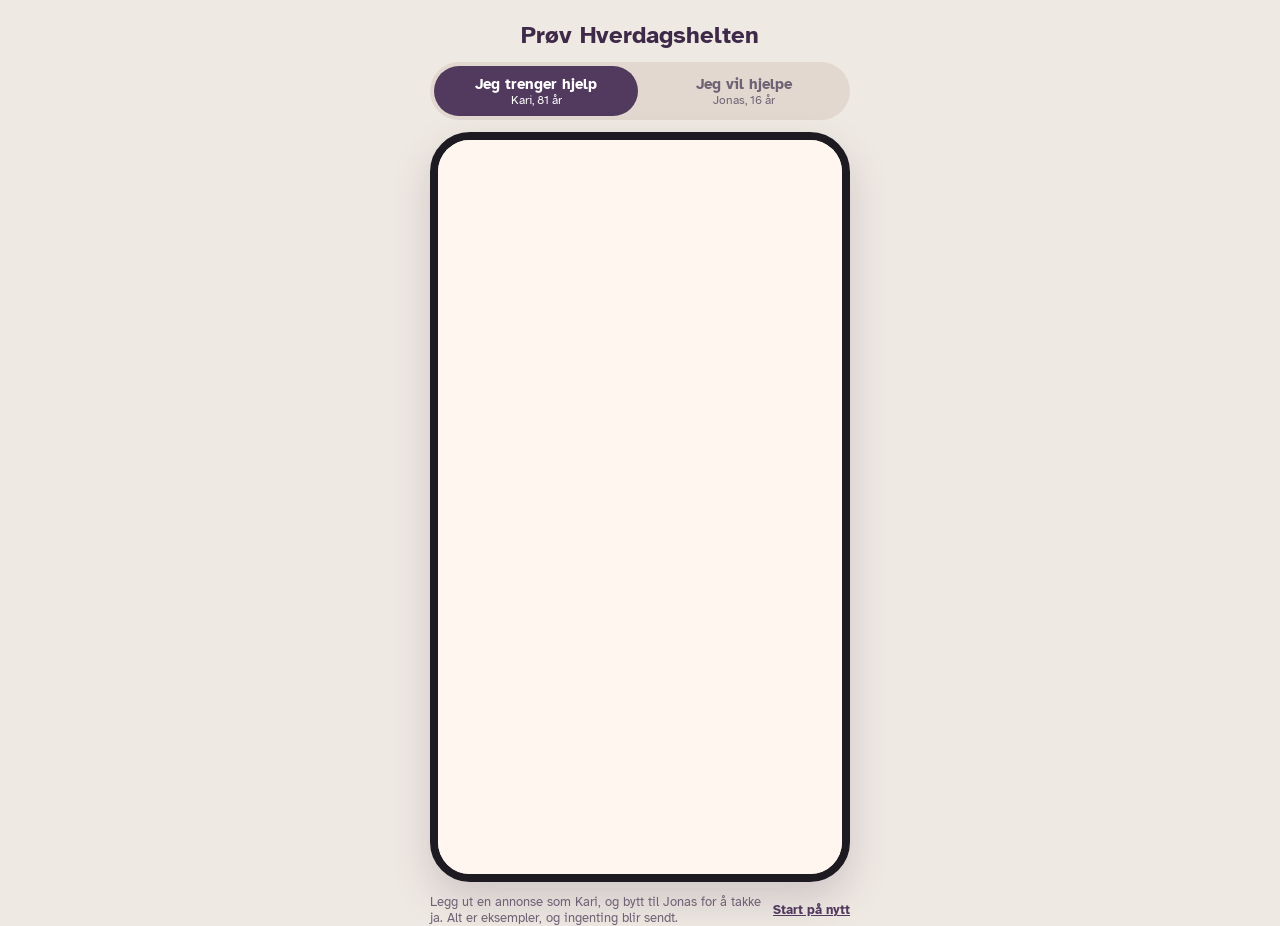
==== commit 5f2193a0: "Bytt den klikkbare modellen ut med den ekte appen Modellen under «Prøv appen» er nå den nyeste appen" ====
--- a/prototype/index.html
+++ b/prototype/index.html
@@ -5,455 +5,66 @@
 <meta name="viewport" content="width=device-width, initial-scale=1">
 <meta name="robots" content="noindex">
 <script>if (/[?&]innebygd=1/.test(location.search)) document.documentElement.classList.add('innebygd');</script>
-<title>Hverdagshelten – klikkbar modell av appen</title>
+<title>Hverdagshelten – prøv appen</title>
 <link rel="preconnect" href="https://fonts.googleapis.com">
-<link rel="stylesheet" href="https://fonts.googleapis.com/css2?family=Figtree:wght@400;500;600;700;800&display=swap">
+<link rel="stylesheet" href="https://fonts.googleapis.com/css2?family=Atkinson+Hyperlegible:wght@400;700&display=swap">
 <style>
-/* Layout: én telefonramme midt på siden, rollebryter over. Samme farger som skissene. */
-:root{
-  --page:#EFE9E3;
-  --cream:#FDF8F2;
-  --peach:#F8E4CF;
-  --peach-soft:#FBEEDF;
-  --plum:#4D3B5C;
-  --plum-deep:#3E2F4B;
-  --ink:#2B2230;
-  --muted:#6E6274;
-  --line:#E9DED3;
-  --card:#FFFDFA;
-  --green:#2F7A55;
-  --green-soft:#E3F1E8;
-  --font:"Figtree",ui-sans-serif,system-ui,-apple-system,"Segoe UI",sans-serif;
-  color-scheme:light;
-}
+/* Modellen er den ekte appen, bygget for nettleseren med eksempeldata. Ingenting blir sendt. */
+:root{ --side:#EFE9E3; --lilla:#52395E; --lilla-mork:#3E2A48; --lavendel:#BCA3D8; --krem:#FFE7CE; --tekst:#2B2230; --dempet:#6E6274; color-scheme:light; }
 *{box-sizing:border-box}
-html,body{height:100%}
-body{background:var(--page);color:var(--ink);font-family:var(--font);font-size:16px;
-  padding-left:max(16px,env(safe-area-inset-left,0px));padding-right:max(16px,env(safe-area-inset-right,0px));padding-block:20px 32px}
-button{font:inherit;color:inherit;cursor:pointer;border:0;background:none;padding:0}
-button:focus-visible{outline:3px solid #B48BD0;outline-offset:2px}
-.wrap{max-width:420px;margin:0 auto;display:flex;flex-direction:column;gap:14px;align-items:stretch}
-
-/* Rollebryter */
-.switch{display:grid;grid-template-columns:1fr 1fr;background:#E2D8CF;border-radius:999px;padding:4px;gap:4px}
-.switch button{border-radius:999px;padding:10px 8px;font-weight:700;font-size:15px;color:var(--muted);line-height:1.2}
-.switch button small{display:block;font-weight:500;font-size:12px}
-.switch button[aria-pressed="true"]{background:var(--plum);color:#fff}
-.hint{font-size:13px;color:var(--muted);text-align:center;margin:0}
-
-/* Telefon */
-.phone{background:var(--cream);border:8px solid #1E1A21;border-radius:38px;overflow:hidden;
-  height:min(780px,calc(100dvh - 140px));min-height:560px;display:flex;flex-direction:column;box-shadow:0 18px 40px rgba(62,47,75,.18)}
-.status{display:flex;justify-content:space-between;align-items:center;padding:12px 22px 6px;font-size:12px;font-weight:600;flex:none}
-.status .ic{display:flex;gap:5px}
-.screen{flex:1;overflow-y:auto;padding:18px 20px 28px;display:flex;flex-direction:column;gap:16px}
-.screen[hidden]{display:none!important}
-
-h1{font-size:28px;font-weight:800;margin:0;letter-spacing:-.01em;text-wrap:balance;line-height:1.15}
-h2{font-size:19px;font-weight:700;margin:0}
-.sub{color:var(--muted);margin:2px 0 0;font-size:17px}
-.back{display:flex;align-items:center;gap:6px;font-size:17px;color:var(--ink);align-self:flex-start}
-.step{color:var(--muted);font-size:15px;margin:0}
-
-.card{background:var(--card);border:1.5px solid var(--line);border-radius:18px;padding:16px}
-.label{display:flex;align-items:center;gap:8px;color:var(--muted);font-size:15px;font-weight:600}
-.row{display:flex;align-items:center;gap:12px}
-.row .grow{flex:1;min-width:0}
-.date-ic{width:48px;height:48px;border-radius:12px;background:var(--peach);display:grid;place-items:center;flex:none;color:var(--plum)}
-.big{font-size:21px;font-weight:700;line-height:1.25}
-.avatar{width:42px;height:42px;border-radius:50%;background:var(--plum);color:#fff;display:grid;place-items:center;font-weight:700;flex:none}
-.avatar.lg{width:72px;height:72px;font-size:28px}
-.small{font-size:14px;color:var(--muted)}
-.divider{height:1px;background:var(--line);margin:12px 0}
-.link-row{display:flex;justify-content:space-between;align-items:center;width:100%;font-weight:600;font-size:17px;text-align:left}
-
-.btn{display:flex;align-items:center;justify-content:center;gap:10px;background:var(--plum);color:#fff;border-radius:999px;padding:18px;font-size:19px;font-weight:700;width:100%}
-.btn.ghost{background:var(--card);color:var(--ink);border:1.5px solid var(--line)}
-.btn.green{background:var(--green)}
-.soft{background:var(--peach-soft);border-radius:16px;padding:14px 16px;display:flex;align-items:center;gap:12px;width:100%;text-align:left}
-.soft b{font-size:17px;display:block}
-
-.list{display:flex;flex-direction:column;gap:12px}
-.opt{background:var(--card);border:1.5px solid var(--line);border-radius:16px;padding:14px 16px;display:flex;align-items:center;gap:14px;width:100%;text-align:left}
-.opt b{font-size:18px;font-weight:600;display:block}
-.opt span.d{font-size:14px;color:var(--muted)}
-.opt .grow{flex:1;min-width:0}
-.opt.sel{border-color:var(--plum);background:#F6F0FA}
-.pill{display:inline-block;font-size:12px;font-weight:700;padding:4px 10px;border-radius:999px;background:var(--peach);color:var(--plum-deep)}
-.pill.ok{background:var(--green-soft);color:var(--green)}
-.pill.new{background:#EEE6F5;color:var(--plum)}
-.chips{display:flex;flex-wrap:wrap;gap:8px}
-.chip{border:1.5px solid var(--line);background:var(--card);border-radius:999px;padding:10px 14px;font-weight:600}
-.chip.sel{background:var(--plum);color:#fff;border-color:var(--plum)}
-.stats{display:grid;grid-template-columns:1fr 1fr;gap:12px}
-.stat{background:var(--peach-soft);border-radius:16px;padding:14px}
-.stat b{font-size:24px;display:block;font-variant-numeric:tabular-nums}
-.price{display:flex;justify-content:space-between;font-size:16px;padding:4px 0;font-variant-numeric:tabular-nums}
-.price.total{font-weight:800;border-top:1px solid var(--line);margin-top:6px;padding-top:10px}
-.toggle-row{display:flex;justify-content:space-between;align-items:center;gap:12px;width:100%;text-align:left;padding:12px 0;font-size:17px}
-.toggle-row + .toggle-row{border-top:1px solid var(--line)}
-.tg{width:48px;height:28px;border-radius:999px;background:#D9CFD9;position:relative;flex:none;transition:background .2s}
-.tg::after{content:"";position:absolute;top:3px;left:3px;width:22px;height:22px;border-radius:50%;background:#fff;transition:left .2s}
-.tg.on{background:var(--plum)}
-.tg.on::after{left:23px}
-.stars{color:#D69A2D;letter-spacing:2px}
-.map{border-radius:18px;overflow:hidden;border:1.5px solid var(--line);background:#F3EEE8;position:relative}
-.map svg{display:block;width:100%;height:auto}
-.note{font-size:13px;color:var(--muted);text-align:center}
-.toast{position:absolute;left:16px;right:16px;bottom:96px;background:var(--plum-deep);color:#fff;padding:14px 16px;border-radius:14px;font-weight:600;text-align:center}
-.phone-inner{position:relative;flex:1;display:flex;flex-direction:column;min-height:0}
-
-/* Større tekst */
-.phone.xl .screen{font-size:18px}
-.phone.xl h1{font-size:32px}
-.phone.xl .opt b,.phone.xl .link-row{font-size:20px}
-.phone.xl .small,.phone.xl .opt span.d{font-size:16px}
-
-/* Bunnmeny */
-.tabs{flex:none;background:var(--plum);display:grid;grid-template-columns:repeat(4,1fr);gap:6px;padding:10px 10px 14px}
-.tabs button{color:#fff;border-radius:16px;padding:9px 2px;display:flex;flex-direction:column;align-items:center;gap:4px;font-size:15px;font-weight:500}
-.tabs button[aria-current="page"]{background:var(--peach);color:var(--plum-deep);font-weight:700}
-.tabs svg{width:20px;height:20px}
-/* Overganger */
-.screen.a-fwd{animation:inFwd .38s cubic-bezier(.22,.8,.3,1) both}
-.screen.a-back{animation:inBack .38s cubic-bezier(.22,.8,.3,1) both}
-.screen.a-fade{animation:inFade .3s ease-out both}
-.screen.a-role{animation:inRole .45s cubic-bezier(.22,.8,.3,1) both}
-@keyframes inFwd{from{opacity:0;transform:translateX(28px)}to{opacity:1;transform:none}}
-@keyframes inBack{from{opacity:0;transform:translateX(-28px)}to{opacity:1;transform:none}}
-@keyframes inFade{from{opacity:0;transform:translateY(8px)}to{opacity:1;transform:none}}
-@keyframes inRole{from{opacity:0;transform:scale(.98)}to{opacity:1;transform:none}}
-.screen.a-fwd > *,.screen.a-fade > *,.screen.a-role > *{animation:inFade .4s cubic-bezier(.22,.8,.3,1) both}
-.screen > *:nth-child(2){animation-delay:.03s}.screen > *:nth-child(3){animation-delay:.06s}
-.screen > *:nth-child(4){animation-delay:.09s}.screen > *:nth-child(n+5){animation-delay:.12s}
-.tabs button,.chip,.switch button,.opt,.btn,.soft{transition:background-color .25s ease,color .25s ease,border-color .25s ease,transform .15s ease}
-.opt:active,.btn:active,.soft:active,.chip:active,.tabs button:active{transform:scale(.97)}
-.toast{transition:opacity .25s ease,transform .25s ease}
-.toast.hide{opacity:0;transform:translateY(10px);pointer-events:none}
-@media (prefers-reduced-motion:reduce){.tg,.tg::after,.toast{transition:none}.screen,.screen > *{animation:none!important}}
-
-/* Innebygd på nettsiden: gjennomsiktig bakgrunn og fast høyde, så det ikke blir boks i boks */
-html.innebygd body{background:transparent;padding-block:4px 12px}
-html.innebygd .phone{height:740px;min-height:0}
-@media (max-width:380px){html.innebygd .phone{height:680px}}
+html,body{height:100%;margin:0}
+body{background:var(--side);color:var(--tekst);font-family:"Atkinson Hyperlegible",system-ui,-apple-system,"Segoe UI",sans-serif;font-size:16px;
+  padding:20px max(16px,env(safe-area-inset-left,0px)) 24px max(16px,env(safe-area-inset-right,0px))}
+.innebygd body{background:transparent;padding:4px 8px 8px}
+button{font:inherit;cursor:pointer;border:0;background:none;padding:0;color:inherit}
+button:focus-visible,a:focus-visible{outline:3px solid var(--lavendel);outline-offset:2px}
+.ramme{max-width:420px;margin:0 auto;display:flex;flex-direction:column;gap:12px}
+h1{font-size:24px;margin:0;text-align:center;color:var(--lilla-mork)}
+.innebygd h1{display:none}
+.bryter{display:grid;grid-template-columns:1fr 1fr;background:#E2D8CF;border-radius:999px;padding:4px;gap:4px}
+.bryter button{border-radius:999px;padding:9px 8px;font-weight:700;font-size:15px;color:var(--dempet);line-height:1.2}
+.bryter button small{display:block;font-weight:400;font-size:12px}
+.bryter button[aria-pressed="true"]{background:var(--lilla);color:#fff}
+.telefon{background:#FFF7EF;border:8px solid #1E1A21;border-radius:40px;overflow:hidden;
+  height:min(760px,calc(100dvh - 150px));min-height:560px;box-shadow:0 18px 40px rgba(62,47,75,.18)}
+.innebygd .telefon{height:760px}
+.telefon iframe{display:block;width:100%;height:100%;border:0;background:#FFF7EF}
+.under{display:flex;justify-content:space-between;align-items:center;gap:12px;font-size:13px;color:var(--dempet)}
+.under p{margin:0}
+.under button{font-weight:700;color:var(--lilla);text-decoration:underline;white-space:nowrap;font-size:13px}
 </style>
 </head>
 <body>
-<div class="wrap">
-  <div class="switch" role="group" aria-label="Velg versjon">
-    <button id="r-senior" aria-pressed="true">Bestiller hjelp<small>Eldre · Anne</small></button>
-    <button id="r-youth" aria-pressed="false">Tar oppdrag<small>Ungdom · Emil</small></button>
+<main class="ramme">
+  <h1>Prøv Hverdagshelten</h1>
+  <div class="bryter" role="group" aria-label="Velg hvem du vil være">
+    <button type="button" data-rolle="eldre" aria-pressed="true">Jeg trenger hjelp<small>Kari, 81 år</small></button>
+    <button type="button" data-rolle="ungdom" aria-pressed="false">Jeg vil hjelpe<small>Jonas, 16 år</small></button>
   </div>
-  <p class="hint">Klikkbar testmodell. Alle navn og avtaler er eksempler.</p>
-
-  <div class="phone" id="phone">
-    <div class="status"><span>9:41</span><span class="ic">
-      <svg width="16" height="11" viewBox="0 0 16 11" fill="currentColor"><rect x="0" y="7" width="3" height="4" rx="1"/><rect x="4.5" y="5" width="3" height="6" rx="1"/><rect x="9" y="2.5" width="3" height="8.5" rx="1"/><rect x="13" y="0" width="3" height="11" rx="1"/></svg>
-      <svg width="22" height="11" viewBox="0 0 22 11" fill="none" stroke="currentColor"><rect x=".5" y=".5" width="18" height="10" rx="2.5"/><rect x="2.5" y="2.5" width="12" height="6" rx="1" fill="currentColor" stroke="none"/><path d="M20.5 4v3"/></svg>
-    </span></div>
-    <div class="phone-inner">
-      <main id="app" style="display:contents"></main>
-      <div class="toast hide" id="toast" role="status"></div>
-    </div>
-    <nav class="tabs" id="tabs" aria-label="Hovedmeny"></nav>
+  <div class="telefon">
+    <iframe id="app" title="Hverdagshelten-appen" src="app/?rolle=eldre"></iframe>
   </div>
-</div>
-
+  <div class="under">
+    <p>Legg ut en annonse som Kari, og bytt til Jonas for å takke ja. Alt er eksempler, og ingenting blir sendt.</p>
+    <button type="button" id="nullstill">Start på nytt</button>
+  </div>
+</main>
 <script>
-const I = {
-  home:'<path d="M4 11l8-6 8 6v8a1 1 0 0 1-1 1h-4v-5H9v5H5a1 1 0 0 1-1-1z"/>',
-  cal:'<rect x="4" y="5" width="16" height="15" rx="2"/><path d="M4 10h16M9 3v4M15 3v4"/>',
-  map:'<path d="M9 4L3 6v14l6-2 6 2 6-2V4l-6 2z"/><path d="M9 4v14M15 6v14"/>',
-  user:'<circle cx="12" cy="8" r="4"/><path d="M4 20c1.5-4 4.5-6 8-6s6.5 2 8 6"/>',
-  chev:'<path d="M9 6l6 6-6 6"/>',
-  back:'<path d="M15 6l-6 6 6 6"/>',
-  arrow:'<path d="M5 12h14M13 6l6 6-6 6"/>',
-  plus:'<path d="M12 5v14M5 12h14"/>',
-  pin:'<path d="M12 21s-7-6.2-7-11a7 7 0 0 1 14 0c0 4.8-7 11-7 11z"/><circle cx="12" cy="10" r="2.5"/>',
-  house:'<path d="M4 11l8-6 8 6v9H4z"/>',
-  bag:'<path d="M5 8h14l-1 12H6z"/><path d="M9 8a3 3 0 0 1 6 0"/>',
-  cup:'<path d="M5 9h11v5a5 5 0 0 1-5 5h-1a5 5 0 0 1-5-5z"/><path d="M16 10h2a2 2 0 0 1 0 4h-2M8 3v3M12 3v3"/>',
-  walk:'<circle cx="13" cy="4" r="2"/><path d="M10 21l2-6-3-3 1-4 4 3 3 1M9 12l-3 2"/>',
-  phone:'<rect x="7" y="3" width="10" height="18" rx="2"/><path d="M11 18h2"/>',
-  leaf:'<path d="M5 19c0-8 6-14 14-14 0 8-6 14-14 14z"/><path d="M5 19l8-8"/>',
-  dog:'<path d="M6 10l-2-4 4 2h6l4-2-2 4v5a4 4 0 0 1-4 4h-4a4 4 0 0 1-4-4z"/><circle cx="10" cy="12" r=".5"/><circle cx="14" cy="12" r=".5"/>',
-  call:'<path d="M5 4h4l2 5-3 2a11 11 0 0 0 5 5l2-3 5 2v4a2 2 0 0 1-2 2A17 17 0 0 1 3 6a2 2 0 0 1 2-2z"/>',
-  text:'<path d="M4 18L9 6l5 12M6 14h6M17 10v6M14 13h6"/>',
-  shield:'<path d="M12 3l8 3v6c0 5-3.5 8-8 9-4.5-1-8-4-8-9V6z"/><path d="M9 12l2 2 4-4"/>',
-  card:'<rect x="3" y="6" width="18" height="13" rx="2"/><path d="M3 10h18"/>',
-  bell:'<path d="M6 16V11a6 6 0 0 1 12 0v5l2 2H4z"/><path d="M10 20a2 2 0 0 0 4 0"/>',
-  people:'<circle cx="9" cy="8" r="3"/><circle cx="17" cy="9" r="2.5"/><path d="M3 19c1-3.5 3.5-5 6-5s5 1.5 6 5M15 14c2.5 0 4.5 1.3 5.5 4"/>',
-  coin:'<circle cx="12" cy="12" r="8"/><path d="M12 8v8M9.5 10.5c0-1 1-1.8 2.5-1.8s2.5.7 2.5 1.6c0 2-5 1.2-5 3.4 0 1 1.1 1.6 2.5 1.6s2.5-.6 2.5-1.6"/>'
-};
-const ic = (n, s=20) => `<svg width="${s}" height="${s}" viewBox="0 0 24 24" fill="none" stroke="currentColor" stroke-width="1.8" stroke-linecap="round" stroke-linejoin="round" aria-hidden="true">${I[n]}</svg>`;
-const chev = `<span style="color:var(--muted)">${ic('chev',18)}</span>`;
-
-const S = {
-  role:'senior', tab:'hjem', view:null,
-  xl:false, notif:true,
-  order:{cat:null, day:'Torsdag 5. nov', time:'14.00–15.00'},
-  taken:[], booked:[]
-};
-
-const CATS = [
-  ['house','Hjelp hjemme','Enkle oppgaver i hjemmet'],
-  ['bag','Handling','Hjelp med dagligvarer'],
-  ['cup','Hyggelig besøk','En prat og litt selskap'],
-  ['walk','Tur sammen','En tur i nærområdet'],
-  ['leaf','Hagearbeid','Plenklipping og luking'],
-  ['dog','Lufte hunden','En runde med firbeinte'],
-  ['phone','Mobilhjelp','Hjelp med mobil og nettbrett']
-];
-const JOBS = [
-  {id:1, ic:'bag', t:'Handling på Kiwi', who:'Kari, 81 år', where:'Sagene · 600 m', when:'I morgen kl. 11.00', pay:150, dur:'1 time'},
-  {id:2, ic:'leaf', t:'Klippe plenen', who:'Arne, 77 år', where:'Frogner · 1,2 km', when:'Lørdag kl. 10.00', pay:300, dur:'2 timer'},
-  {id:3, ic:'dog', t:'Lufte Bella (labrador)', who:'Solveig, 84 år', where:'St. Hanshaugen · 900 m', when:'Søndag kl. 13.00', pay:100, dur:'45 min'},
-  {id:4, ic:'phone', t:'Sette opp FaceTime', who:'Per, 79 år', where:'Grünerløkka · 1,5 km', when:'Mandag kl. 17.00', pay:150, dur:'1 time'}
-];
-
-const $ = s => document.querySelector(s);
-const app = $('#app');
-
-function toast(msg){const t=$('#toast');t.textContent=msg;t.classList.remove('hide');clearTimeout(toast.h);toast.h=setTimeout(()=>t.classList.add('hide'),2400)}
-const ORDER=['hjem','avtaler','kart','profil'];
-function go(tab){
-  if(tab===S.tab && !S.view) return;
-  const anim = S.view ? 'back' : (ORDER.indexOf(tab) > ORDER.indexOf(S.tab) ? 'fwd' : 'back');
-  S.tab=tab;S.view=null;render(anim);
-}
-function open(v,anim='fwd'){S.view=v;render(anim)}
-
-function mapSvg(pins){
-  return `<div class="map"><svg viewBox="0 0 340 230" role="img" aria-label="Eksempelkart over Oslo sentrum">
-    <rect width="340" height="230" fill="#F3EEE8"/>
-    <g fill="none" stroke="#DCD2C8" stroke-width="1.3">
-      <path d="M0 40 Q80 60 140 30 T340 50"/><path d="M0 110 Q90 90 170 120 T340 100"/>
-      <path d="M0 170 Q100 150 180 180 T340 160"/><path d="M60 0 Q70 80 40 230"/>
-      <path d="M150 0 Q170 100 140 230"/><path d="M250 0 Q230 120 270 230"/>
-      <path d="M20 70 L120 90 L200 60 L320 80"/><path d="M30 200 L130 140 L230 150 L330 200"/>
-    </g>
-    <path d="M0 215 Q120 195 210 225 L210 230 L0 230z" fill="#DCE6EA"/>
-    <g font-family="Figtree,sans-serif" font-size="11" fill="#7A6E7E">
-      <text x="230" y="30">Sagene</text><text x="120" y="68">St. Hanshaugen</text>
-      <text x="30" y="98">Frogner</text><text x="230" y="125">Grønland</text>
-      <text x="255" y="160">Vålerenga</text><text x="110" y="212">Bispevika</text>
-    </g>
-    ${pins.map(p=>`<g transform="translate(${p.x} ${p.y})"><circle r="16" fill="#4D3B5C" stroke="#fff" stroke-width="3"/><text y="5" text-anchor="middle" font-family="Figtree,sans-serif" font-size="13" font-weight="700" fill="#fff">${p.l}</text></g>${p.name?`<text x="${p.x}" y="${p.y+32}" text-anchor="middle" font-family="Figtree,sans-serif" font-size="12" font-weight="700" fill="#2B2230">${p.name}</text>`:''}`).join('')}
-  </svg></div>`;
-}
-
-/* ---------- ELDRE ---------- */
-const senior = {
-  hjem(){
-    return `<div><h1>Hei, Anne.</h1><p class="sub">Her finner du hjelp i hverdagen.</p></div>
-    <div class="card">
-      <div class="label">${ic('cal',18)} Ditt neste besøk</div>
-      <div class="row" style="margin-top:12px"><div class="date-ic">${ic('cal')}</div><div class="big">Torsdag 29. oktober<br>Kl. 14.00–15.00</div></div>
-      <div class="row" style="margin-top:14px"><div class="avatar">E</div><div class="grow"><b style="font-size:17px;font-weight:600">Emil blir med deg på tur</b><div class="small">Avtalen er bekreftet</div></div></div>
-      <div class="divider"></div>
-      <button class="link-row" data-go="avtaler">Se avtalen ${ic('arrow',18)}</button>
-    </div>
-    ${S.booked.length?`<div class="card"><div class="label">${ic('bell',18)} Venter på svar</div>${S.booked.map(b=>`<div class="row" style="margin-top:10px"><div class="grow"><b>${b.cat}</b><div class="small">${b.day} kl. ${b.time}</div></div><span class="pill">Sendt</span></div>`).join('')}</div>`:''}
-    <button class="btn" data-open="bestill1">${ic('plus')} Bestill hjelp</button>
-    <button class="soft" data-go="kart">${ic('pin')}<span class="grow" style="flex:1"><b>Se møtestedet på kart</b><span class="small">Nationaltheatret · eksempel</span></span>${chev}</button>`;
-  },
-  bestill1(){
-    return `<button class="back" data-back>${ic('back',18)} Til forsiden</button>
-    <div><p class="step">Steg 1 av 3</p><h1>Hva trenger du hjelp med?</h1></div>
-    <div class="list">${CATS.map(c=>`<button class="opt" data-cat="${c[1]}">${ic(c[0])}<span class="grow"><b>${c[1]}</b><span class="d">${c[2]}</span></span>${chev}</button>`).join('')}</div>`;
-  },
-  bestill2(){
-    const days=['I morgen','Lørdag 31. okt','Mandag 2. nov','Torsdag 5. nov'];
-    const times=['10.00–11.00','12.00–13.00','14.00–15.00','17.00–18.00'];
-    return `<button class="back" data-open="bestill1">${ic('back',18)} Tilbake</button>
-    <div><p class="step">Steg 2 av 3</p><h1>Når passer det?</h1><p class="sub">${S.order.cat}</p></div>
-    <div><h2 style="margin-bottom:10px">Dag</h2><div class="chips">${days.map(d=>`<button class="chip ${S.order.day===d?'sel':''}" data-day="${d}">${d}</button>`).join('')}</div></div>
-    <div><h2 style="margin-bottom:10px">Tid</h2><div class="chips">${times.map(t=>`<button class="chip ${S.order.time===t?'sel':''}" data-time="${t}">${t}</button>`).join('')}</div></div>
-    <button class="btn" data-open="bestill3">Neste ${ic('arrow')}</button>`;
-  },
-  bestill3(){
-    return `<button class="back" data-open="bestill2">${ic('back',18)} Tilbake</button>
-    <div><p class="step">Steg 3 av 3</p><h1>Ser dette riktig ut?</h1></div>
-    <div class="card">
-      <div class="row"><div class="date-ic">${ic('cal')}</div><div><div class="big">${S.order.day}</div><div class="small">Kl. ${S.order.time}</div></div></div>
-      <div class="divider"></div>
-      <div class="row"><span style="color:var(--plum)">${ic('house')}</span><b style="font-size:17px">${S.order.cat}</b></div>
-      <div class="row" style="margin-top:8px"><span style="color:var(--plum)">${ic('pin')}</span><span>Hjemme hos deg, Thereses gate 12</span></div>
-    </div>
-    <div class="card">
-      <div class="price"><span>Hjelp, 1 time</span><span>150 kr</span></div>
-      <div class="price"><span>Hverdagshelten-gebyr</span><span>29 kr</span></div>
-      <div class="price total"><span>Å betale</span><span>179 kr</span></div>
-      <p class="small" style="margin:8px 0 0">Du betaler først når besøket er gjennomført. Eksempelpriser.</p>
-    </div>
-    <button class="btn" data-confirm>Send bestilling</button>`;
-  },
-  avtaler(){
-    return `<div><h1>Dine avtaler</h1><p class="sub">Kommende og tidligere besøk.</p></div>
-    <h2>Kommende</h2>
-    <div class="list">
-      <div class="card"><div class="row"><div class="avatar">E</div><div class="grow"><b style="font-size:18px">Tur sammen med Emil</b><div class="small">Torsdag 29. okt · 14.00–15.00</div></div><span class="pill ok">Bekreftet</span></div>
-        <div class="row" style="gap:10px;margin-top:14px"><button class="btn ghost" style="padding:12px;font-size:16px" data-toast="Ringer Emil (eksempel)">${ic('call',18)} Ring Emil</button><button class="btn ghost" style="padding:12px;font-size:16px" data-go="kart">${ic('pin',18)} Møtested</button></div></div>
-      ${S.booked.map(b=>`<div class="card"><div class="row"><div class="avatar" style="background:var(--peach);color:var(--plum)">?</div><div class="grow"><b style="font-size:18px">${b.cat}</b><div class="small">${b.day} · ${b.time}</div></div><span class="pill">Venter</span></div></div>`).join('')}
-      <div class="card"><div class="row"><div class="avatar">S</div><div class="grow"><b style="font-size:18px">Handling med Sara</b><div class="small">Mandag 2. nov · 11.00–12.00</div></div><span class="pill ok">Bekreftet</span></div></div>
-    </div>
-    <h2>Tidligere</h2>
-    <div class="card"><div class="row"><div class="avatar" style="background:#8C7A99">E</div><div class="grow"><b style="font-size:17px">Hyggelig besøk med Emil</b><div class="small">22. okt · <span class="stars">★★★★★</span></div></div></div></div>`;
-  },
-  kart(){
-    return `<div><h1>Her møtes dere</h1><p class="sub">Eksempelkart · Oslo</p></div>
-    ${mapSvg([{x:160,y:105,l:'E',name:'Nationaltheatret'}])}
-    <div class="card">
-      <div class="row">${ic('pin')}<div><b style="font-size:17px">Nationaltheatret</b><div class="small">Ved teaterbygningen i Oslo</div></div></div>
-      <div class="divider"></div>
-      <div class="row">${ic('cal')}<div><b style="font-size:17px">Torsdag kl. 14.00</b><div class="small">Tur sammen med Emil</div></div></div>
-    </div>
-    <button class="btn ghost" data-toast="Åpner veibeskrivelse (eksempel)">${ic('pin')} Vis veien dit</button>
-    <p class="note">Møtested og avtale er eksempeldata.</p>`;
-  },
-  profil(){
-    return `<div class="row" style="gap:16px"><div class="avatar lg">A</div><div><h1>Anne Hansen</h1><p class="sub" style="font-size:15px">Thereses gate 12, Oslo</p></div></div>
-    <div class="card">
-      <button class="toggle-row" data-xl><span class="row">${ic('text')} Større tekst</span><span class="tg ${S.xl?'on':''}"></span></button>
-      <button class="toggle-row" data-notif><span class="row">${ic('bell')} Påminnelse dagen før</span><span class="tg ${S.notif?'on':''}"></span></button>
-    </div>
-    <div class="card">
-      <div class="label">${ic('people',18)} Pårørende som får beskjed</div>
-      <div class="row" style="margin-top:10px"><div class="avatar" style="background:var(--peach);color:var(--plum)">L</div><div class="grow"><b>Lise (datter)</b><div class="small">922 45 678</div></div></div>
-    </div>
-    <div class="list">
-      <button class="opt">${ic('card')}<span class="grow"><b>Betaling</b><span class="d">Vipps · betaler etter besøket</span></span>${chev}</button>
-      <button class="opt">${ic('shield')}<span class="grow"><b>Trygghet</b><span class="d">Slik sjekker vi hjelperne</span></span>${chev}</button>
-    </div>
-    <button class="btn" data-toast="Ringer Hverdagshelten: 22 00 00 00 (eksempel)">${ic('call')} Kontakt oss</button>
-    <p class="note">Ring oss hverdager 09–16. Vi hjelper gjerne.</p>`;
+(function () {
+  var app = document.getElementById('app');
+  var knapper = document.querySelectorAll('.bryter button');
+  var rolle = 'eldre';
+  try { rolle = sessionStorage.getItem('modell-rolle') || 'eldre'; } catch (e) {}
+  function vis(ny, ekstra) {
+    rolle = ny;
+    try { sessionStorage.setItem('modell-rolle', ny); } catch (e) {}
+    knapper.forEach(function (k) { k.setAttribute('aria-pressed', String(k.dataset.rolle === ny)); });
+    app.src = 'app/?rolle=' + ny + (ekstra || '') + '&t=' + Date.now();
   }
-};
-
-/* ---------- UNGDOM ---------- */
-const youth = {
-  hjem(){
-    const open = JOBS.filter(j=>!S.taken.includes(j.id));
-    return `<div><h1>Hei, Emil.</h1><p class="sub">Klar for å gjøre noen glade i dag?</p></div>
-    <div class="card">
-      <div class="label">${ic('cal',18)} Ditt neste oppdrag</div>
-      <div class="row" style="margin-top:12px"><div class="date-ic">${ic('walk')}</div><div class="big">Tur med Anne<br><span style="font-size:17px;font-weight:600">I dag kl. 14.00–15.00</span></div></div>
-      <div class="divider"></div>
-      <button class="link-row" data-go="kart">Se møtestedet ${ic('arrow',18)}</button>
-    </div>
-    <div class="stats">
-      <div class="stat"><span class="small">Tjent i oktober</span><b>${1250 + S.taken.reduce((s,id)=>s+JOBS.find(j=>j.id===id).pay,0)} kr</b></div>
-      <div class="stat"><span class="small">Vurdering</span><b>4,9 <span class="stars" style="font-size:16px">★</span></b></div>
-    </div>
-    <div class="row" style="justify-content:space-between"><h2>Ledige oppdrag nær deg</h2><span class="pill new">${open.length} nye</span></div>
-    <div class="list">${open.map(j=>`<button class="opt" data-job="${j.id}">${ic(j.ic)}<span class="grow"><b>${j.t}</b><span class="d">${j.when} · ${j.where}</span></span><b style="font-size:17px;white-space:nowrap">${j.pay} kr</b></button>`).join('') || '<p class="small">Du har tatt alle ledige oppdrag. Godt jobbet!</p>'}</div>`;
-  },
-  job(){
-    const j = JOBS.find(x=>x.id===S.jobId), taken=S.taken.includes(j.id);
-    return `<button class="back" data-back>${ic('back',18)} Tilbake</button>
-    <div><span class="pill new">${j.dur}</span><h1 style="margin-top:8px">${j.t}</h1><p class="sub">${j.who}</p></div>
-    <div class="card">
-      <div class="row">${ic('cal')}<div><b style="font-size:17px">${j.when}</b><div class="small">Varighet ca. ${j.dur}</div></div></div>
-      <div class="divider"></div>
-      <div class="row">${ic('pin')}<div><b style="font-size:17px">${j.where.split(' · ')[0]}</b><div class="small">${j.where.split(' · ')[1]} unna deg</div></div></div>
-      <div class="divider"></div>
-      <div class="row">${ic('coin')}<div><b style="font-size:17px">Du får ${j.pay} kr</b><div class="small">Utbetales til kontoen din etter oppdraget</div></div></div>
-    </div>
-    <div class="card"><div class="label">Beskjed fra ${j.who.split(',')[0]}</div><p style="margin:8px 0 0;line-height:1.5">«Hei! Jeg trenger litt hjelp, og det hadde vært hyggelig med en prat også. Ring på hos Hansen.»</p></div>
-    ${taken?`<div class="btn green" role="status">✓ Oppdraget er ditt</div>`:`<button class="btn" data-take="${j.id}">Ta oppdraget</button>`}`;
-  },
-  avtaler(){
-    const mine = JOBS.filter(j=>S.taken.includes(j.id));
-    return `<div><h1>Mine oppdrag</h1><p class="sub">Det du har sagt ja til.</p></div>
-    <div class="list">
-      <div class="card"><div class="row"><div class="avatar">A</div><div class="grow"><b style="font-size:18px">Tur med Anne</b><div class="small">I dag · 14.00–15.00 · 150 kr</div></div><span class="pill ok">Bekreftet</span></div>
-        <div class="row" style="gap:10px;margin-top:14px"><button class="btn ghost" style="padding:12px;font-size:16px" data-toast="Ringer Anne (eksempel)">${ic('call',18)} Ring Anne</button><button class="btn green" style="padding:12px;font-size:16px" data-toast="Oppdraget er markert som utført">Ferdig</button></div></div>
-      ${mine.map(j=>`<div class="card"><div class="row"><div class="avatar" style="background:var(--peach);color:var(--plum)">${j.who[0]}</div><div class="grow"><b style="font-size:18px">${j.t}</b><div class="small">${j.when} · ${j.pay} kr</div></div><span class="pill ok">Bekreftet</span></div></div>`).join('')}
-    </div>
-    <h2>Fullført</h2>
-    <div class="card"><div class="row"><div class="avatar" style="background:#8C7A99">A</div><div class="grow"><b style="font-size:17px">Hyggelig besøk hos Anne</b><div class="small">22. okt · 150 kr · <span class="stars">★★★★★</span></div></div></div></div>`;
-  },
-  kart(){
-    const pins=[{x:160,y:105,l:'A',name:'Ditt oppdrag'},{x:245,y:45,l:'1'},{x:55,y:118,l:'2'},{x:150,y:80,l:'3'},{x:285,y:110,l:'4'}]
-      .filter(p=>isNaN(+p.l)||!S.taken.includes(+p.l));
-    return `<div><h1>Oppdrag nær deg</h1><p class="sub">Eksempelkart · Oslo</p></div>
-    ${mapSvg(pins)}
-    <div class="list">${JOBS.filter(j=>!S.taken.includes(j.id)).map(j=>`<button class="opt" data-job="${j.id}"><span class="avatar" style="width:32px;height:32px;font-size:14px">${j.id}</span><span class="grow"><b>${j.t}</b><span class="d">${j.where}</span></span>${chev}</button>`).join('')}</div>
-    <p class="note">Oppdrag og steder er eksempeldata.</p>`;
-  },
-  profil(){
-    return `<div class="row" style="gap:16px"><div class="avatar lg">E</div><div><h1>Emil Berg</h1><p class="sub" style="font-size:15px">16 år · Sagene</p></div></div>
-    <div class="row" style="flex-wrap:wrap;gap:8px"><span class="pill ok">✓ Bekreftet med BankID</span><span class="pill ok">✓ Foresatt har godkjent</span></div>
-    <div class="stats">
-      <div class="stat"><span class="small">Oppdrag utført</span><b>12</b></div>
-      <div class="stat"><span class="small">Vurdering</span><b>4,9 <span class="stars" style="font-size:16px">★</span></b></div>
-    </div>
-    <div class="card">
-      <div class="label">Dette liker jeg å hjelpe med</div>
-      <div class="chips" style="margin-top:10px"><span class="chip sel">Tur sammen</span><span class="chip sel">Mobilhjelp</span><span class="chip sel">Lufte hunden</span><span class="chip">Hagearbeid</span></div>
-    </div>
-    <div class="card">
-      <button class="toggle-row" data-notif><span class="row">${ic('bell')} Varsel om nye oppdrag</span><span class="tg ${S.notif?'on':''}"></span></button>
-      <button class="toggle-row" data-xl><span class="row">${ic('text')} Større tekst</span><span class="tg ${S.xl?'on':''}"></span></button>
-    </div>
-    <div class="list">
-      <button class="opt">${ic('coin')}<span class="grow"><b>Utbetaling</b><span class="d">Kontonummer og historikk</span></span>${chev}</button>
-      <button class="opt">${ic('cal')}<span class="grow"><b>Når kan jeg hjelpe?</b><span class="d">Ettermiddager og helg</span></span>${chev}</button>
-      <button class="opt">${ic('shield')}<span class="grow"><b>Retningslinjer</b><span class="d">Slik er du en god hverdagshelt</span></span>${chev}</button>
-    </div>
-    <button class="btn ghost" data-toast="Ringer Hverdagshelten (eksempel)">${ic('call')} Kontakt oss</button>`;
-  }
-};
-
-const TABS=[['hjem','Hjem','home'],['avtaler','Avtaler','cal'],['kart','Kart','map'],['profil','Profil','user']];
-
-function render(anim){
-  const R = S.role==='senior'?senior:youth;
-  const v = S.view || S.tab;
-  const labels = S.role==='senior'?{avtaler:'Avtaler'}:{avtaler:'Oppdrag'};
-  const old = app.firstElementChild, keep = !anim && old ? old.scrollTop : 0;
-  app.innerHTML = `<section class="screen${anim?' a-'+anim:''}">${R[v]()}</section>`;
-  app.firstElementChild.scrollTop = keep;
-  // Bunnmenyen bygges bare på nytt ved rollebytte, slik at den aktive fanen glir mykt over
-  const tabs=$('#tabs');
-  if(tabs.dataset.role!==S.role){
-    tabs.dataset.role=S.role;
-    tabs.innerHTML = TABS.map(([k,l,i])=>`<button data-go="${k}">${ic(i)}${labels[k]||l}</button>`).join('');
-  }
-  tabs.querySelectorAll('button').forEach(b=>b.dataset.go===S.tab?b.setAttribute('aria-current','page'):b.removeAttribute('aria-current'));
-  $('#phone').classList.toggle('xl', S.xl);
-  $('#r-senior').setAttribute('aria-pressed', S.role==='senior');
-  $('#r-youth').setAttribute('aria-pressed', S.role==='youth');
-}
-
-document.addEventListener('click', e=>{
-  const b = e.target.closest('button'); if(!b) return;
-  const d = b.dataset;
-  if(b.id==='r-senior'||b.id==='r-youth'){
-    const r=b.id==='r-senior'?'senior':'youth'; if(r===S.role) return;
-    S.role=r;S.tab='hjem';S.view=null;return render('role');
-  }
-  if(d.go) return go(d.go);
-  if('back' in d){S.view=null;return render('back')}
-  if(d.open){
-    const back = (d.open==='bestill1'&&S.view==='bestill2')||(d.open==='bestill2'&&S.view==='bestill3');
-    return open(d.open, back?'back':'fwd');
-  }
-  if(d.cat){S.order.cat=d.cat;return open('bestill2')}
-  // Valg og brytere oppdateres på stedet, så de animerer i stedet for å hoppe
-  if(d.day||d.time){
-    const k=d.day?'day':'time'; S.order[k]=d[k];
-    b.parentElement.querySelectorAll('.chip').forEach(c=>c.classList.toggle('sel',c===b));
-    return;
-  }
-  if('confirm' in d){S.booked.push({...S.order});S.tab='hjem';S.view=null;render('fade');return toast('Bestillingen er sendt. Du får beskjed når en hjelper har sagt ja.')}
-  if(d.job){S.jobId=+d.job;return open('job')}
-  if(d.take){S.taken.push(+d.take);render();return toast('Oppdraget er ditt! Du finner det under Oppdrag.')}
-  if('xl' in d){S.xl=!S.xl;b.querySelector('.tg').classList.toggle('on',S.xl);$('#phone').classList.toggle('xl',S.xl);return}
-  if('notif' in d){S.notif=!S.notif;b.querySelector('.tg').classList.toggle('on',S.notif);return}
-  if(d.toast) return toast(d.toast);
-});
-render('fade');
+  knapper.forEach(function (k) { k.addEventListener('click', function () { vis(k.dataset.rolle); }); });
+  document.getElementById('nullstill').addEventListener('click', function () { vis(rolle, '&nullstill=1'); });
+  if (rolle !== 'eldre') vis(rolle);
+})();
 </script>
 </body>
 </html>
